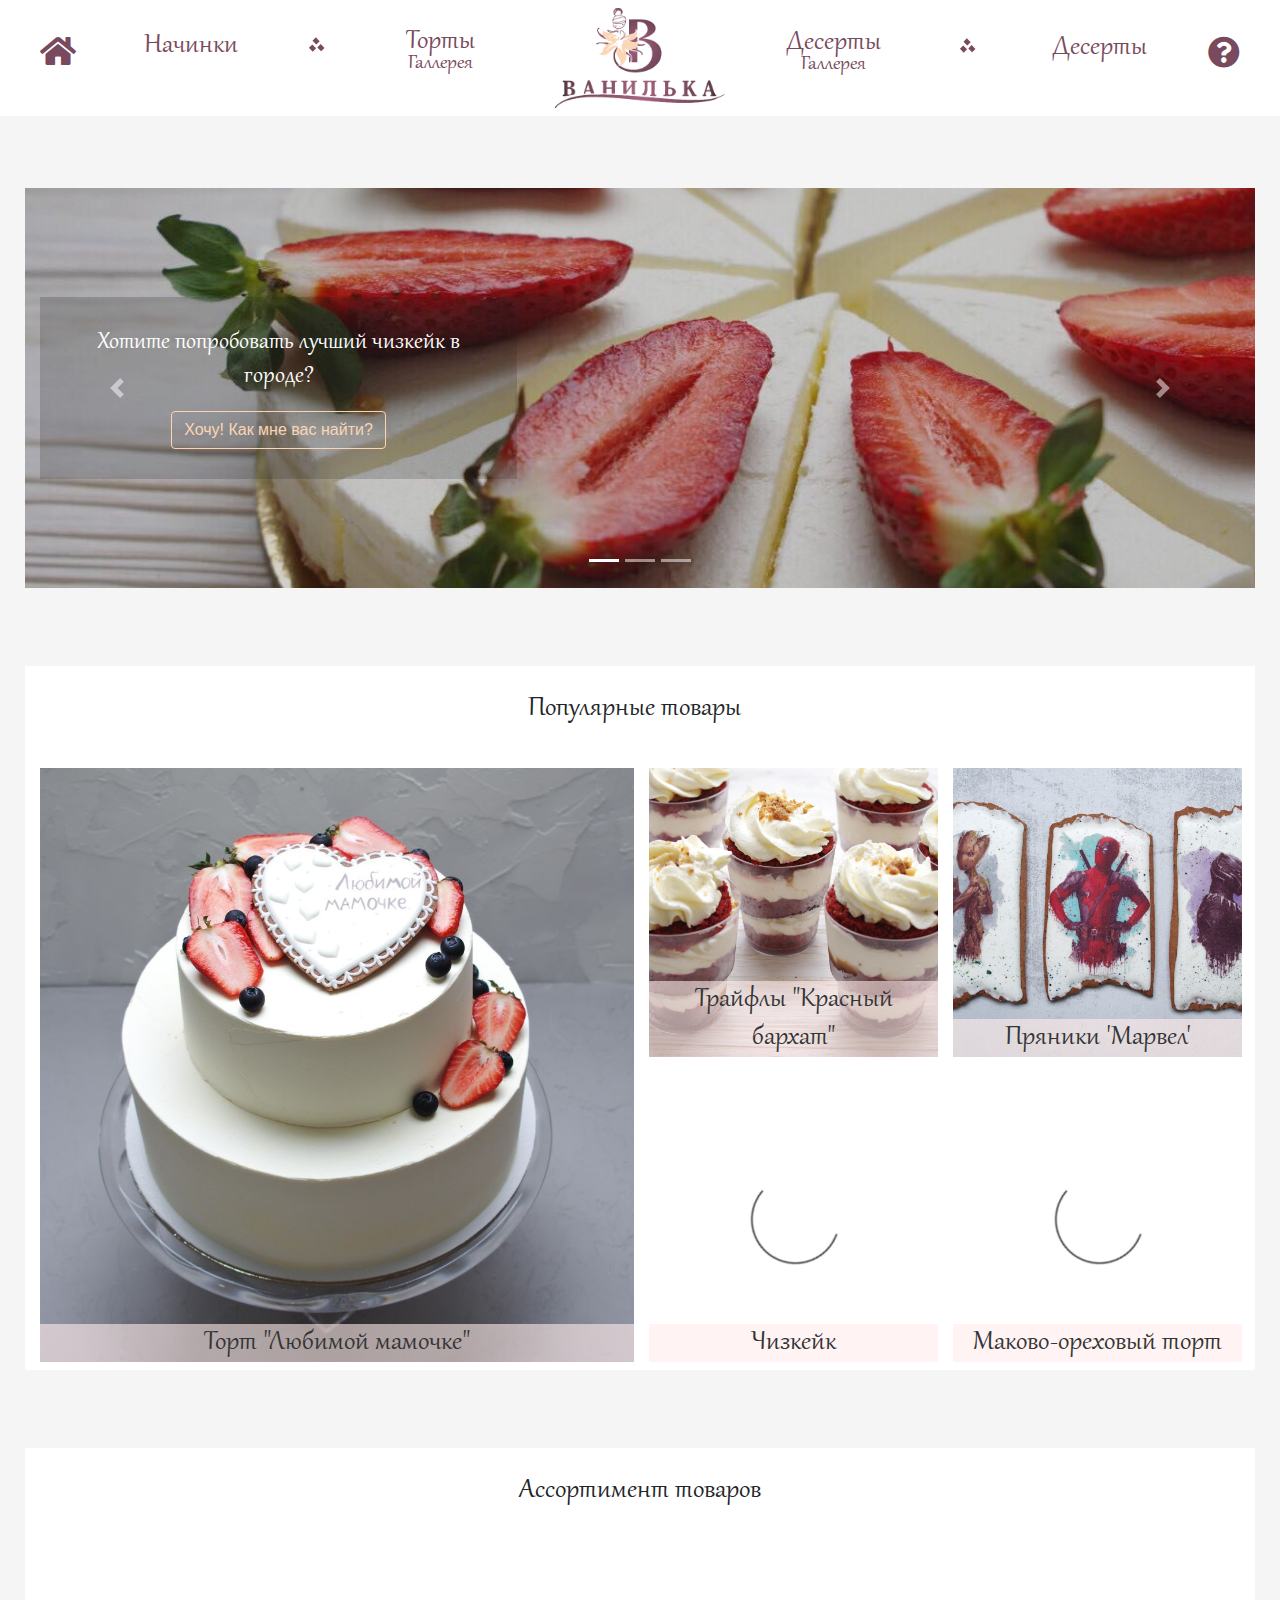
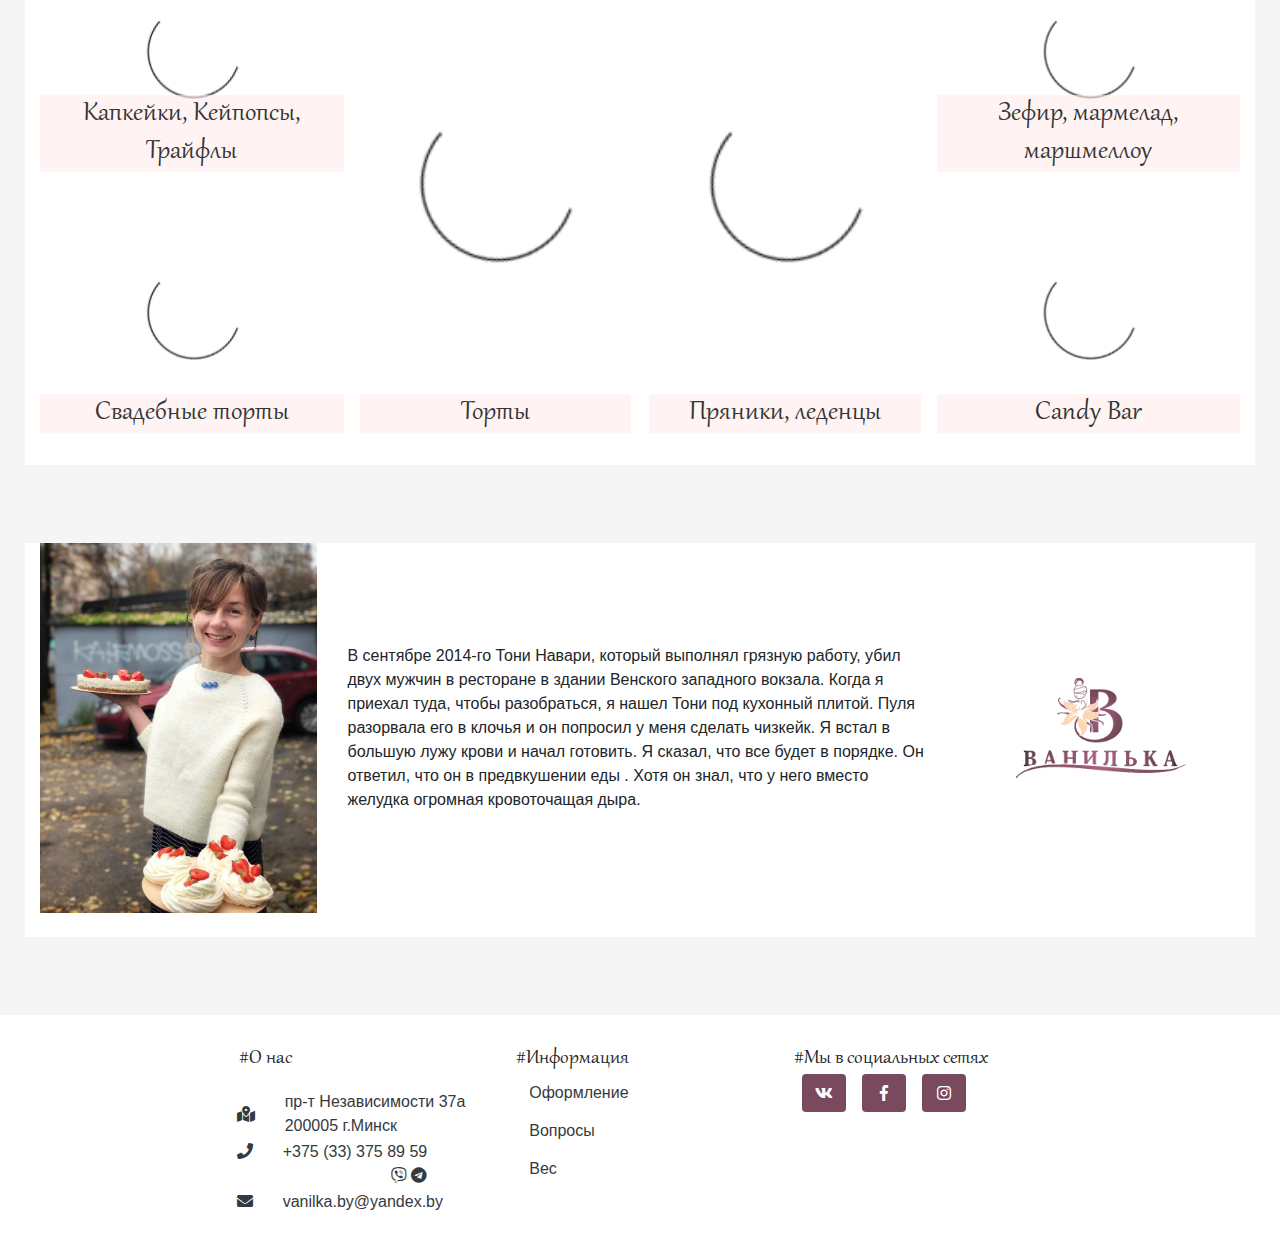
==== index.html @ 47d2181e "initial" ====
<!DOCTYPE html>
<html lang="en">
  <head>
    <meta charset="UTF-8">
    <meta http-equiv="X-UA-Compatible" content="IE=edge,chrome=1" />
    <meta name="viewport" content="width=device-width, initial-scale=1.0">
    <meta property="og:title" content="Кондитерская Ванилька"/>
    <meta property="og:image" content="" />
    <meta property="og:type" content="website" />
    <meta property="og:url" content="https://www.vanilka.by" />
    <meta name="keywords" content="Кондитерская Ванилька | Главная страница | Сладости, торты на заказ, корпоративные подарки">
    <meta name="description" content="Кондитерская Ванилька | Главная страница | Сладости, торты на заказ, корпоративные подарки">
  
    <title></title>
    <!--[if IE]><script src="//html5shiv.googlecode.com/svn/trunk/html5.js"></script><![endif]-->
    <!--[if lt IE 9]><script src="//css3-mediaqueries-js.googlecode.com/svn/trunk/css3-mediaqueries.js"></script><![endif]-->
  
    <link rel="shortcut icon" href="/img/favicon.png" type="image/png">
    <link type="text/css" rel="stylesheet" href="./css/libs.min.css" >
    <link type="text/css" rel="stylesheet" href="./css/main.min.css" >
  </head>
<body>
    <nav class="navbar navbar-expand-lg navbar-light header__container-fluid d-flex justify-content-sm-center mb-4">
      <div class="container vnl__container">
    
        <div class="d-none d-lg-block w-100">
          <ul class="navbar-nav w-100">
    
            <li class="nav-item col-auto p-0">
              <a href="./index.html" class="btn btn-primary p-0 w-100" data-toggle="tooltip" data-placement="bottom" title="Главная страница">
                <i class="fas fa-home fa-2x"></i>
              </a>
            </li>
    
            <li class="nav-item col p-0">
              <a href="./showcase__stuffing.html" class="btn btn-primary p-0 w-100">
                <h2 class="d-none d-sm-inline-block header__item">Начинки<br>&nbsp;</h2>
    
              </a>
            </li>
    
            <li class="nav-item col-auto p-0">
              <span class=" icon icon__delimiter"></span>
            </li>
    
            <li class="nav-item col p-0">
              <a href="./gallery__cakes.html" class="btn btn-primary p-0 w-100">
                <span class="d-none d-lg-inline-block header__item"><h2 style="line-height: 15px">Торты</h2><h4>Галлерея</h4></span>
                <h3 class="d-lg-none">Галлерея тортов</h3>
              </a>
            </li>
    
          </ul>
        </div>
    
        <a class="navbar-brand col-auto mx-auto p-0" href="index.html">
          <i class="icon icon__xl icon__logo_full"></i>
        </a>
        <button class="navbar-toggler position-absolute" style="top:40px" type="button" data-toggle="collapse" data-target="#navbarSupportedContent" aria-controls="navbarSupportedContent" aria-expanded="false" aria-label="Toggle navigation">
          <span class="navbar-toggler-icon"></span>
        </button>
    
        <div class="collapse navbar-collapse w-100" id="navbarSupportedContent">
          <ul class="navbar-nav w-100">
            <li class="d-block d-lg-none nav-item">
              <a class="btn btn-primary p-0 w-100 text-left" href="./index.html">
                <h3>Главная страница</h3>
              </a>
            </li>
            <li class="d-block d-lg-none nav-item">
              <a class="btn btn-primary p-0 w-100 text-left" href="./showcase__stuffing.html">
                <h3>Начинки</h3>
              </a>
            </li>
            <li class="d-block d-lg-none nav-item">
              <a class="btn btn-primary p-0 w-100 text-left" href="./gallery__cakes.html">
                <h3>Галлерея тортов</h3>
              </a>
            </li>
    
            <li class="nav-item col-lg p-0">
              <a href="./gallery__dessert.html" class="btn btn-primary p-0 w-100 text-left text-lg-center">
                <span class="d-none d-lg-inline-block header__item"><h2 style="line-height: 15px">Десерты</h2><h4>Галлерея</h4></span>
                <h3 class="d-lg-none">Галлерея десертов</h3>
              </a>
            </li>
            <li class="nav-item col-auto d-none d-lg-block">
              <span class=" icon icon__delimiter"></span>
            </li>
            <li class="nav-item col-lg p-0">
              <a href="./showcase__dessert.html" class="btn btn-primary p-0 w-100 text-left text-lg-center">
                <h2 class="d-none d-lg-inline-block header__item">Десерты<br></h2>
                <h3 class="d-lg-none">Десерты</h3>
              </a>
            </li>
            <li class="nav-item col-lg-auto p-0">
              <a href="#faq-modal-open" class="btn btn-primary p-0 w-100 text-left text-lg-center" data-toggle="tooltip" data-placement="bottom" title="Вопросы/Ответы">
                <i class="d-none d-lg-inline-block fas fa-question-circle fa-2x"></i> <h3 class="d-lg-none">Вопросы и ответы</h3>
              </a>
            </li>
          </ul>
        </div>
    
      </div>
    </nav>

    <div class="vnl__container vnl__slider container mt-5">
        <div id="vnl__slider-body" class="carousel slide vnl__banner-container" data-ride="carousel">
            <ol class="carousel-indicators">
                <li data-target="#vnl__slider-body" data-slide-to="0" class="active"></li>
                <li data-target="#vnl__slider-body" data-slide-to="1"></li>
                <li data-target="#vnl__slider-body" data-slide-to="2"></li>
            </ol>
            <div class="carousel-inner">
                <div class="carousel-item active">
                    <img class="vnl__banner" src="img/processed/slide1.jpg" onerror="this.classList.add('invalid-image-src')" alt="First slide">
                    <div class="vnl__banner-caption carousel-caption d-none d-md-block d-flex align-items-center justify-content-center">
                      <div class="vnl__banner-content">
                        <h3>Хотите попробовать лучший чизкейк в городе?</h3>
                        <a href="https://goo.gl/maps/HQuajyDebbo" class="btn btn-outline-primary mt-3">Хочу! Как мне вас найти?</a>
                      </div>
                    </div>
                </div>
                <div class="carousel-item">
                  <img class="vnl__banner" src="img/processed/slide2.jpg" onerror="this.classList.add('invalid-image-src')" alt="Second slide">
                  <div class="vnl__banner-caption carousel-caption d-none d-md-block d-flex align-items-center justify-content-center">
                    <div class="vnl__banner-content">
                      <h3>Любой каприз за ваши деньги</h3>
                      <a href="gallery__cakes.html" class="btn btn-outline-primary mt-3">Что у вас есть?</a>
                    </div>
                  </div>
                </div>
                <div class="carousel-item">
                  <img class="vnl__banner" src="img/processed/slide3.jpg" onerror="this.classList.add('invalid-image-src')" alt="Third slide">
                  <div class="vnl__banner-caption carousel-caption d-none d-md-block d-flex align-items-center justify-content-center">
                    <div class="vnl__banner-content">
                      <h3>Пряники по индивидуальному заказу</h3>
                      <a href="gallery__dessert.html?sortByTag=Пряники" class="btn btn-outline-primary mt-3">Пряники</a>
                    </div>
                  </div>
                </div>
            </div>
            <a class="carousel-control-prev" href="#vnl__slider-body" role="button" data-slide="prev">
                <span class="carousel-control-prev-icon" aria-hidden="true"></span>
                <span class="sr-only">Туда</span>
            </a>
            <a class="carousel-control-next" href="#vnl__slider-body" role="button" data-slide="next">
                <span class="carousel-control-next-icon" aria-hidden="true"></span>
                <span class="sr-only">Сюда</span>
            </a>
        </div>
    </div>

    <div class="vnl__article container mt-5 pl-2" style="padding-right: 20px!important">
        <h2 class="w-100 text-center my-3 pt-2">Популярные товары</h2>
        <div class="vnl__popular-goods row p-2">
            <div class="popular-goods__most-viewed col-md-6 pt-3 pr-0" style="padding-left: 14px!important;">

              <a class="stock__product tetragon-12" href="gallery__cakes.html?goto=Women13">
                <div class="tetragon__wrapper">
                  <div class="tetragon__content">
                    <img class="product__thumb d-block w-100 mh-100"
                         src="img/pre-loader.gif"
                         data-src="img/Popular/type1.jpg"
                         alt="Торт для любимой мамочки"
                         data-src-small="small-image.jpg"
                         onerror="this.classList.add('invalid-image-src')">
                    <div class="product__description">
                      <h2>Торт "Любимой мамочке"</h2>
                    </div>
                  </div>
                </div>
              </a>

            </div>
            <div class="popular-goods__less-viewed col-md-6 d-flex flex-column">
                <div class="row h-100">
                    <div class="col-sm-6 pt-3 pr-0">

                      <a class="stock__product tetragon-12" href="gallery__dessert.html?goto=Trifley2">
                        <div class="tetragon__wrapper">
                          <div class="tetragon__content">
                            <img class="product__thumb d-block w-100 h-100"
                                 src="img/pre-loader.gif"
                                 data-src="img/Popular/type4.jpg"
                                 alt="Трайфлы 'Красный бархат'"
                                 onerror="this.classList.add('invalid-image-src')">
                            <div class="product__description">
                              <h2>Трайфлы "Красный бархат"</h2>
                            </div>
                          </div>
                        </div>
                      </a>

                    </div>
                    <div class="col-sm-6 pt-3 pr-0">

                      <a class="stock__product tetragon-12" href="gallery__dessert.html?goto=heroBread11">
                        <div class="tetragon__wrapper">
                          <div class="tetragon__content">
                            <img class="product__thumb d-block w-100 h-100"
                                 src="img/pre-loader.gif"
                                 data-src="img/Popular/type3.jpg"
                                 alt="Пряник 'Марвел'"
                                 onerror="this.classList.add('invalid-image-src')">
                            <div class="product__description">
                              <h2>Пряники 'Марвел'</h2>
                            </div>
                          </div>
                        </div>
                      </a>

                    </div>
                </div>
                <div class="row h-100">
                    <div class="col-sm-6 pt-3 pr-0">

                        <a class="stock__product tetragon-12" href="gallery__cakes.html?goto=Cheesecakes12">
                            <div class="tetragon__wrapper">
                                <div class="tetragon__content">
                                    <img class="product__thumb d-block w-100 h-100"
                                         src="img/pre-loader.gif"
                                         data-src="img/Popular/type5.jpg"
                                         alt="Чизкейк"
                                         onerror="this.classList.add('invalid-image-src')">
                                    <div class="product__description">
                                        <h2>Чизкейк</h2>
                                    </div>
                                </div>
                            </div>
                        </a>

                    </div>
                    <div class="col-sm-6 pt-3 pr-0">

                      <a class="stock__product tetragon-12" href="showcase__stuffing.html?goto=type47">
                        <div class="tetragon__wrapper">
                          <div class="tetragon__content">
                            <img class="product__thumb d-block w-100 h-100"
                                 src="img/pre-loader.gif"
                                 data-src="img/Popular/type2.jpg"
                                 alt="Маково-ореховый торт"
                                 onerror="this.classList.add('invalid-image-src')">
                            <div class="product__description">
                              <h2>Маково-ореховый торт</h2>
                            </div>
                          </div>
                        </div>
                      </a>

                    </div>
                </div>
            </div>
        </div>
    </div>

    <div class="vnl__article container mt-5 pb-3">
        <h2 class="w-100 text-center my-3 pt-2">Ассортимент товаров</h2>
        <div class="row m-0">

            <div class="col-md pr-md-2">
                <div class="row">
                    <div class="col-sm-6">
                        <div class="row mb-3">

                          <a class="stock__product tetragon-12" href="gallery__dessert.html?sortByTag=Трайфлы" style='max-height: 245px' >
                            <div class="tetragon__wrapper">
                              <div class="tetragon__content" style='max-height: 245px'>
                                <img class="product__thumb d-block w-100 mh-100"
                                     src="img/pre-loader.gif"
                                     data-src="img/Assortiment/type1.jpg"
                                     alt="Категория 'Капкейки, Кейпопсы, Трайфлы'"
                                     onerror="this.classList.add('invalid-image-src')">
                                <div class="product__description">
                                  <h2>Капкейки, Кейпопсы, Трайфлы</h2>
                                </div>
                              </div>
                            </div>
                          </a>

                        </div>
                        <div class="row mb-3">

                          <a class="stock__product tetragon-12" href="gallery__cakes.html?sortByTag=Свадебные" style='max-height: 245px'>
                            <div class="tetragon__wrapper">
                              <div class="tetragon__content" style='max-height: 245px'>
                                <img class="product__thumb d-block w-100 mh-100"
                                     src="img/pre-loader.gif"
                                     data-src="img\Cakes\Wedding_buns\Wedding_buns1.jpg"
                                     alt="Категория 'Свадебная выпечка'"
                                     onerror="this.classList.add('invalid-image-src')">
                                <div class="product__description">
                                  <h2>Свадебные торты</h2>
                                </div>
                              </div>
                            </div>
                          </a>

                        </div>
                    </div>
                    <div class="col-sm-6 mb-3 px-0 px-sm-3" >

                      <a class="stock__product " href="gallery__cakes.html?sortByTag=Классические" style="max-height:510px" >
                        <img class="product__thumb d-block w-100"
                             src="img/pre-loader.gif"
                             data-src="img\Cakes\Classic_decor\Classic_decor1.jpg"
                             alt="Категория 'Торты'"
                             onerror="this.classList.add('invalid-image-src')">
                        <div class="product__description">
                          <h2>Торты</h2>
                        </div>
                      </a>

                    </div>
                </div>
            </div>

            <div class="col-md pl-md-2 ">
                <div class="row h-100">
                    <div class="col-sm-6 mb-3 px-0 px-sm-3">

                      <a class="stock__product" href="gallery__dessert.html?sortByTag=Пряники" style="max-height:510px">
                        <img class="product__thumb d-block w-100 mh-100"
                             src="img/pre-loader.gif"
                             data-src="img/Gingerbread/For_children/For_children16.jpg"
                             alt="Категория 'Пряники и Леденцы'"
                             onerror="this.classList.add('invalid-image-src')">
                        <div class="product__description">
                          <h2>Пряники, леденцы</h2>
                        </div>
                      </a>

                    </div>
                    <div class="col-sm-6 d-flex flex-column">
                        <div class="row h-100 mb-3">

                          <a class="stock__product tetragon-12" href="gallery__dessert.html?sortByTag=zephyr" style='max-height: 245px'>
                            <div class="tetragon__wrapper">
                              <div class="tetragon__content" style='max-height: 245px'>
                                <img class="product__thumb d-block w-100"
                                     src="img/pre-loader.gif"
                                     data-src="img/Assortiment/type3.jpg"
                                     alt="Категория 'Зефир, мармелад, маршмеллоу'"
                                     onerror="this.classList.add('invalid-image-src')">
                                <div class="product__description">
                                  <h2>Зефир, мармелад, маршмеллоу</h2>
                                </div>
                              </div>
                            </div>
                          </a>

                        </div>
                        <div class="row mb-3 h-100">

                          <a class="stock__product tetragon-12" href="showcase__candybar.html" style='max-height: 245px'>
                            <div class="tetragon__wrapper">
                              <div class="tetragon__content" style='max-height: 245px'>
                                <img class="product__thumb d-block w-100"
                                     src="img/pre-loader.gif"
                                     data-src="img/Assortiment/type2.jpg"
                                     alt="Категория 'Candy Bar'"
                                     onerror="this.classList.add('invalid-image-src')">
                                <div class="product__description">
                                  <h2>Candy Bar</h2>
                                </div>
                              </div>
                            </div>
                          </a>

                        </div>
                    </div>
                </div>
            </div>

        </div>
    </div>

    <div class="vnl__article !transparent container mt-5 mb-5 pb-4">
        <div class="row">
            <div class="col-md-9">
              <!--<h2 class="w-100 text-center my-3 pt-2">Обо мне</h2> -->
              <div class="row">
                <div class="col-4">
                  <img width='100%' src="./img/processed/aboutme.jpg" alt="Это я, прошу любить и жаловать">
                </div>
                <div class="col d-flex align-items-center">
                  В сентябре 2014-го Тони Навари, который выполнял грязную работу, убил двух мужчин в ресторане в здании Венского западного вокзала. Когда я приехал туда, чтобы разобраться, я нашел Тони под кухонный плитой. Пуля разорвала его в клочья и он попросил у меня сделать чизкейк. Я встал в большую лужу крови и начал готовить. Я сказал, что все будет в порядке. Он ответил, что он в предвкушении еды . Хотя он знал, что у него вместо желудка огромная кровоточащая дыра.
                </div>
              </div>
            </div>
            <div class="col-3 d-none d-md-block">
                <div class="w-100 h-100 d-flex align-items-center justify-content-center">
                    <i class="icon icon__xl icon__logo_full"></i>
                </div>
            </div>
        </div>
    </div>

    <div id="faq-modal-open" data-izimodal-title="Вопросы|Ответы" data-izimodal-subtitle="Ответы на часто задаваемые вопросы">
      <div class="skit-modal__body p-3 pb-5">
        <div class="accordion" id="faq__accordion">
          <!--1-->
          <div class="product-review">
            <div class="card-header" id="faq__heading-1">
              <h5 class="mb-0">
                <button class="btn btn-link" type="button" data-toggle="collapse" data-target="#faq__collapse-1" aria-expanded="true" aria-controls="faq__collapse-1">
                  Как хранить торт/десерты?
                </button>
              </h5>
            </div>
            <div id="faq__collapse-1" class="collapse show" aria-labelledby="faq__heading-1" data-parent="#faq__accordion">
              <div class="card-body">
                В холодильнике, перед употреблением дайте ему постоять немного при комнатной температуре
              </div>
            </div>
          </div>
          <!--2-->
          <div class="product-review">
            <div class="card-header" id="faq__heading-2">
              <h5 class="mb-0">
                <button class="btn btn-link collapsed" type="button" data-toggle="collapse" data-target="#faq__collapse-2" aria-expanded="false" aria-controls="faq__collapse-2">
                  Можно ли изменить, отменить заказ?
                </button>
              </h5>
            </div>
            <div id="faq__collapse-2" class="collapse" aria-labelledby="faq__heading-2" data-parent="#faq__accordion">
              <div class="card-body">
                Да, но не позже чем за 5 дней до даты выполнения. Свяжитесь со мной удобным Вам способом.
              </div>
            </div>
          </div>
          <!--3-->
          <div class="product-review">
            <div class="card-header" id="faq__heading-3">
              <h5 class="mb-0">
                <button class="btn btn-link collapsed" type="button" data-toggle="collapse" data-target="#faq__collapse-3" aria-expanded="false" aria-controls="faq__collapse-3">
                  За какое время нужно сделать заказ?
                </button>
              </h5>
            </div>
            <div id="faq__collapse-3" class="collapse" aria-labelledby="faq__heading-3" data-parent="#faq__accordion">
              <div class="card-body">
                Как можно раньше. Если ещё не определились с заказом, свяжитесь со мной и забронируйте дату.
              </div>
            </div>
          </div>
          <!--4-->
          <div class="product-review">
            <div class="card-header" id="faq__heading-4">
              <h5 class="mb-0">
                <button class="btn btn-link collapsed" type="button" data-toggle="collapse" data-target="#faq__collapse-4" aria-expanded="false" aria-controls="faq__collapse-4">
                  Можно ли сделать торт/десерты с мастикой?
                </button>
              </h5>
            </div>
            <div id="faq__collapse-4" class="collapse" aria-labelledby="faq__heading-4" data-parent="#faq__accordion">
              <div class="card-body">
                Нет. Это не современно, сильно снижает полезный вес торта ( мастику обычно выкидывают, а это ¼ веса торта). Вместо этого могу покрыть торт кремом и поставить съедобные пряники. <a href="gallery__cakes.html">См фото работ</a>
              </div>
            </div>
          </div>
          <!--5-->
          <div class="product-review">
            <div class="card-header" id="faq__heading-5">
              <h5 class="mb-0">
                <button class="btn btn-link collapsed" type="button" data-toggle="collapse" data-target="#faq__collapse-5" aria-expanded="false" aria-controls="faq__collapse-5">
                  Можно ли повторить чужой торт/пряники/десерты?
                </button>
              </h5>
            </div>
            <div id="faq__collapse-5" class="collapse" aria-labelledby="faq__heading-5" data-parent="#faq__accordion">
              <div class="card-body">
                Да, если это <a href="gallery__cakes.html">в моём стиле</a>
              </div>
            </div>
          </div>
          <!--6-->
          <div class="product-review">
            <div class="card-header" id="faq__heading-6">
              <h5 class="mb-0">
                <button class="btn btn-link collapsed" type="button" data-toggle="collapse" data-target="#faq__collapse-6" aria-expanded="false" aria-controls="faq__collapse-6">
                  Как перевозить торт/десерты?
                </button>
              </h5>
            </div>
            <div id="faq__collapse-6" class="collapse" aria-labelledby="faq__heading-6" data-parent="#faq__accordion">
              <div class="card-body">
                Перевозить лучше всего на ровном полу автомобиля. В жару обязательно включайте кондиционер. Чем выше и больше торт, тем аккуратнее нужно ехать, чтобы ярусы не поехали.
              </div>
            </div>
          </div>
          <!--7-->
          <div class="product-review">
            <div class="card-header" id="faq__heading-7">
              <h5 class="mb-0">
                <button class="btn btn-link collapsed" type="button" data-toggle="collapse" data-target="#faq__collapse-7" aria-expanded="false" aria-controls="faq__collapse-7">
                  Можно и заказать диетический/веганский торт/десерты?
                </button>
              </h5>
            </div>
            <div id="faq__collapse-7" class="collapse" aria-labelledby="faq__heading-7" data-parent="#faq__accordion">
              <div class="card-body">
                Нет, мои торты/десерты содержат муку, сахар, молочные продукты и яйца, которые я не могу заменить. Есть возможность использовать перепелиные яйца. При заказе указывайте необходимость.
              </div>
            </div>
          </div>
          <!--8-->
          <div class="product-review">
            <div class="card-header" id="faq__heading-8">
              <h5 class="mb-0">
                <button class="btn btn-link collapsed" type="button" data-toggle="collapse" data-target="#faq__collapse-8" aria-expanded="false" aria-controls="faq__collapse-8">
                  Входит ли транспортировочная упаковка в стоимость?
                </button>
              </h5>
            </div>
            <div id="faq__collapse-8" class="collapse" aria-labelledby="faq__heading-8" data-parent="#faq__accordion">
              <div class="card-body">
                Нет
              </div>
            </div>
          </div>
        </div>
      </div>
    </div>
    <div id="delivery-modal-open" data-izimodal-title="Вес готовых изделий" data-izimodal-subtitle="Правильно расчитать объем заказа">
      <div class="skit-modal__body p-3 pb-5">
        <p>
          Средняя порция 150-200 гр. Увеличивайте её при отсутствии другой еды, если хотите оставить на утро, либо угостить не пришедших гостей.
          Погрешность: торт может иметь погрешность в весе до 10 %
        </p>
      </div>
    </div>
    <div id="decorate-modal-open" data-izimodal-title="Оформление" data-izimodal-subtitle="Информация об оформлении кондитерских изделий">
      <div class="skit-modal__body p-3 pb-5">
        <p>
          <span>В стоимость входит:</span>
          Оформление в любом цвете, градиент, мазки, несколько цветов, стекающая глазурь любого цвета, сезонные ягоды,
          безе на палочках, маленькие безе, бусины, блёстки, посыпки, 2 небольших леденца,
          1 пряник (поздравительная надпись, либо цифра), стёклышко, декор лепестками шоколада ( + 500 гр к весу),
          декор лепестками груши ( +500 гр к весу), горка сладостей ( +300-500 гр к весу)
        </p>
        <p>
          <span>Дополнительно оплачивается:</span>
          <ul>
            <li>Пряники</li>
            <li>Мини-бутылка алкоголя</li>
            <li>Несезонные ягоды</li>
            <li>Топпер (пластик, дерево, стекло)</li>
            <li>Картинка на сахарной печати</li>
            <li>Макаруны</li>
            <li>Декор живыми цветами</li>
            <li>Леденцы</li>
            <li>Ваш индивидуальный декор</li>
            <li>Безе на палочках</li>
            <li>Маленькие безе</li>
            <li>Бусины, блёстки посыпки</li>
            <li>Не определился</li>
            <li>Какое оформление входит в стоимость</li>
          </ul>
        </p>
      </div>
    </div>
    
    <div class="vnl__footer container-fluid d-sm-flex justify-content-center">
        <div class="footer__column">
            <div class="row">
                <div class="col">
                    <h4>#О нас</h4>
                    <div class="footer__org-info">
                        <div class="row">
                            <div class="col p-0">
                                <a class="btn btn-link text-dark py-0" href="https://goo.gl/maps/HQuajyDebbo">
                                    <div class="row flex-nowrap">
                                        <div class="col-auto d-flex align-items-center">
                                            <i class="fas fa-map-marked-alt"></i>
                                        </div>
                                        <div class="col text-left">
                                            пр-т Независимости 37а<br> 200005 г.Минск
                                        </div>
                                    </div>
                                </a>
                            </div>
                        </div>
                        <div class="row">
                            <div class="col p-0">
                                <a class="btn btn-link text-dark py-0" href="tel:+375333758959">
                                    <div class="row flex-nowrap">
                                        <div class="col-auto">
                                            <i class="fas fa-phone"></i>
                                        </div>
                                        <div class="col">
                                            <span>+375 (33) 375 89 59</span>
                                            <div class="row">
                                                <div class="col text-right"><i class="fab fa-viber"></i>
                                                    <i class="fab fa-telegram"></i></div>
                                            </div>
                                        </div>
                                    </div>
                                </a>
                                <a class="btn btn-link text-dark py-0" href="mailto:vanilka.by@yandex.by">
                                    <div class="row flex-nowrap">
                                        <div class="col-auto">
                                            <i class="fas fa-envelope"></i>
                                        </div>
                                        <div class="col">
                                            <span>vanilka.by@yandex.by</span><br/>
                                        </div>
                                    </div>
                                </a>
    
                            </div>
                        </div>
    
                    </div>
                </div>
                <div class="col">
                    <h4>#Информация</h4>
                    <a href="#" class="btn btn-link d-block text-dark text-left" data-izimodal-open="#decorate-modal-open" data-izimodal-zindex="20000" data-izimodal-preventclose="">Оформление</a>
                    <a href="#" class="btn btn-link d-block text-dark text-left" data-izimodal-open="#faq-modal-open" data-izimodal-zindex="20000" data-izimodal-preventclose="">Вопросы</a>
                    <a href="#" class="btn btn-link d-block text-dark text-left" data-izimodal-open="#delivery-modal-open" data-izimodal-zindex="20000" data-izimodal-preventclose="">Вес</a>
                </div>
                <div class="col">
                    <h4>#Мы в социальных сетях</h4>
                    <div class="footer__contact-us">
                        <a href="https://vk.com/id5417160" class="btn btn-info">
                            <i class="fab fa-vk"></i>
                        </a>
                        <!--<button class="btn btn-info">
                            <i class="fab fa-twitter"></i>
                        </button>-->
                        <a href="https://www.facebook.com/vanilka.by/" class="btn btn-info">
                            <i class="fab fa-facebook-f"></i>
                        </a>
                        <!--<button class="btn btn-info">
                            <i class="fab fa-viber"></i>
                        </button>-->
                        <a href="https://www.instagram.com/vanilka.by/?hl=ru" class="btn btn-info">
                            <i class="fab fa-instagram"></i>
                        </a>
                    </div>
                </div>
            </div>
    
    
        </div>
    </div>
    
    <script type="text/javascript" src="./js/libs.min.js" ></script>
    <script type="text/javascript" src="./js/bundle.js"></script>
    <script>
      $(function(){
        $("#decorate-modal-open,#delivery-modal-open,#faq-modal-open").iziModal({
          headerColor: common.primaryColor
        });
        $('[data-toggle="tooltip"]').tooltip();
      });
    </script>
    <script>
        $(function(){
            $('img.product__thumb').lazyLoadXT();
        });
    </script>
</body>
</html>
---- css/libs.min.css ----
@import url(../libs/ion.rangeSlider/ion.rangeSlider.css);@import url(../libs/ion.rangeSlider/ion.rangeSlider.skinFlat.css);@import url(../libs/fontawesome/css/all.css);@import url(../libs/bootstrap/css/bootstrap.min.css);@import url(../libs/animate/animate.css);@import url(../libs/image-picker/image-picker.css);@import url(../libs/ekko-lightbox/ekko-lightbox.css);@import url(../libs/fastselect/fastselect.css);@import url(../libs/tetragon/tetragon.css);@import url(../libs/iziModal/iziModal.css);
/*# sourceMappingURL=[data-uri] */
---- css/main.min.css ----
@charset "UTF-8";@font-face{font-family:Gabriola;src:url(../fonts/11053.ttf);font-weight:400;font-style:normal}body,html{font-size:16px;font-family:Calibri,sans-serif;font-weight:300;background:#f5f5f5;min-height:100%;display:flex;flex-direction:column;font-display:fallback}.custom-checkbox .custom-control-input:checked~.custom-control-label:before,.custom-radio .custom-control-input:checked~.custom-control-label:before{background-color:#7094a5}.breadcrumb-item.active,.breadcrumb-item>a,.fstResultItem,.h1,.h2,.h3,.h4,.h5,.h6,.nav-tags__item,h1,h2,h3,h4,h5,h6{margin:0;font-family:Gabriola,sans-serif;font-display:fallback}.breadcrumb-item.active,.breadcrumb-item>a{color:#794a5e}.breadcrumb-item.active{padding:2px}.vnl__article,.vnl__container{max-width:1230px}.vnl__content-wrapper{flex:1 0 auto}.vnl__article:not(.transparent){background:#fff;margin-bottom:30px}.vnl__article.transparent{margin-bottom:30px}.tooltip-inner{background:#794a5e}.sort__hide{transition:.3s linear;opacity:0;display:none!important}.sort__show{animation:a .3s linear}@keyframes a{0%{opacity:0}to{opacity:1}}.vnl__banner-container{height:400px}.vnl__banner{overflow:hidden;max-height:400px;object-fit:cover;display:block;width:100%}.vnl__banner-caption{padding:15px 60% 15px 15px;position:absolute;left:0;right:0;top:0;bottom:0;display:flex!important;align-items:center;justify-content:center;background:rgba(34,34,34,.2)}.vnl__banner-content{padding:30px;background:rgba(34,34,34,.2)}.vnl__banner-content>.btn{border-color:#fad5b5;color:#fad5b5}.vnl__banner-content>.btn:hover{border-color:#f7ba85;color:#f7ba85}.vnl__slider{padding:0;margin-bottom:30px}.vnl__slider .carousel-item img{width:1232px;max-width:1232px;min-height:400px;background:#fad5b5}@media (max-width:576px){.vnl__banner-caption{padding:15px 40% 15px 20%}}.invalid-image-src{font-weight:300;line-height:2;text-align:center;width:100%;height:auto;display:block;position:relative;font-size:0}.invalid-image-src:before{display:block;color:#794a5e;bottom:0;position:relative}.invalid-image-src:after,.invalid-image-src:before{content:"" " " attr(alt);font-size:100px;font-style:normal;font-family:Font Awesome\ 5 Free;background:#794a5e;top:0;left:0;height:100%;width:100%}.invalid-image-src:after{color:#593745;display:flex;align-items:center;justify-content:space-evenly;position:absolute;z-index:3;text-align:center}@media (max-width:578px){.invalid-image-src:after{font-size:25px}}a{color:#949fa5}a:visited{color:#794a5e}.btn-link:active,.btn-link:hover{color:#580000!important}.btn-primary{background:transparent;border:none;border-radius:0;color:#794a5e;text-align:center}.btn-primary:active{background-color:transparent!important;border-color:transparent!important}.btn-primary:focus,.btn-primary:hover{box-shadow:none;text-decoration:none}.btn-primary:after{content:"";position:absolute;width:100%;left:0;bottom:-10px;opacity:0;height:3px;transition:all .3s linear;background:#794a5e}.btn-primary:hover{background:transparent;text-decoration:none;border-radius:0!important;color:#794a5e}.btn-primary:hover:after{width:100%;opacity:1;bottom:0;background:3px solid #794a5e}.btn-success{background:#794a5e;color:#fff}.btn-info{padding:11px 12px;display:flex;align-items:center;justify-content:center;color:#fff!important;background:#794a5e;border:none;box-shadow:none;min-width:44px;margin:0 8px}.btn-info:hover{box-shadow:none;background:#593745;opacity:1!important}.btn-info.btn-circle{border-radius:50%}.nav-tags__item{position:relative;color:#794a5e;border-radius:0!important;font-size:1.4rem;width:100%;font-weight:bolder;padding:.4rem 2rem;border-bottom:1px solid #f5f5f5}.nav-tags__item_primary{height:100%;display:flex;align-items:center;justify-content:center;font-size:2rem}.nav-tags__item:focus,.nav-tags__item:hover{text-decoration:none}.nav-tags__item:before{content:"#";margin-right:5px}.nav-tags__item:after{content:"";position:absolute;width:100%;left:0;bottom:-10px;opacity:0;height:3px;transition:all .3s linear;background:#794a5e}.nav-tags__item:hover{text-decoration:none;border-radius:0!important}.nav-tags__item:hover:after{width:100%;opacity:1;bottom:0;background:3px solid #794a5e}.nav-tags__item.active{text-decoration:none;border-radius:0!important}.nav-tags__item.active:after{content:"";position:absolute;opacity:1;width:100%;height:3px;bottom:0;background:3px solid #794a5e}.nav-tags__item.active:before{margin-right:5px;content:""!important;font-family:Font Awesome\ 5 Free;font-style:normal;font-weight:900;font-size:.7rem}.navbar__secondary .nav-tags__item{padding:.4rem 1rem;font-size:1.2rem}.btn-outline-info{color:#949fa5;background-color:transparent;background-image:none;border-color:#949fa5}.btn-outline-info:hover{color:#f5f5f5;background-color:#949fa5;background-image:none;border-color:#78868e}.btn-outline-primary{color:#794a5e;background-color:transparent;background-image:none;border-color:#794a5e}.btn-outline-primary:hover{color:#f5f5f5;background-color:#794a5e;background-image:none;border-color:#593745}.header__item{line-height:22px}.header__container-fluid{background:#fff}.header__body{max-width:1232px;width:100%;margin:0 auto;display:flex;flex-direction:row;justify-content:space-evenly;padding:30px 30px 10px;flex-wrap:wrap-reverse}.header__column_left,.header__column_right{display:flex;flex-direction:row;justify-content:flex-end}.header__column-stack{justify-content:space-between}.header__column-stack .column__top{padding-top:15px;display:flex;flex-direction:row;justify-content:space-evenly}.header__logo{margin-top:-20px;display:flex;align-items:center;justify-content:center;min-width:80px}.logo{background:url(../img/logo.png)!important;background-size:cover!important;width:100px;height:100px}.b-lazy{transition:opacity .5s ease-in-out;max-width:100%}.b-lazy.b-loaded{opacity:1}.lazy-hidden{opacity:.6}.lazy-loaded{transition:opacity .3s;opacity:1}.product__thumb{overflow:hidden;height:100%;min-height:100px;min-width:100px;object-fit:cover;transition:.3s linear}.product__description{left:0;margin-top:-20px;right:0;padding:0 15px;text-align:center;background:hsla(6,100%,96%,.6);position:absolute;bottom:0}.product__description>p{display:none;margin:0}.product__description.inset{position:absolute;bottom:0;width:100%;background:#ebedf0c4;text-align:center}.vnl__showcase .product__thumb{height:400px}.vnl__article .stock{display:flex;flex-direction:row;width:100%}.vnl__article .stock__column{display:flex;flex-direction:column;width:100%}.vnl__article .stock .gallery__item,.vnl__article .stock__product{display:flex;flex-direction:column;height:100%;width:100%;cursor:pointer;position:relative;text-decoration:none;color:#343435}.vnl__article .stock .gallery__item:hover:after,.vnl__article .stock__product:hover:after{display:flex;align-items:center;justify-content:center;content:"";position:absolute;font-size:3rem;width:100%;top:0;left:0;right:0;bottom:0;color:#794a5e;background:hsla(0,0%,96%,.4)}.navbar__primary,.navbar__secondary{flex-wrap:wrap}.category__content.single-item>.stock__product-container{flex:100%!important;max-width:100%!important}.category__tag i{font-size:1.3rem}.vnl-card__wrapper>.card.border-success{border-color:#794a5e!important}.vnl-card__wrapper>.card.border-success>.border-bottom{border-color:#794a5e}.vnl-card__wrapper>.card.border-success>.card-img-top{position:relative}.vnl-card__wrapper>.card.border-success>.card-img-top:after{position:absolute;content:"";top:0;left:0;right:0;bottom:0;z-index:2;background:#f8f9fa}.ekko-lightbox{background:rgba(0,0,0,.8)}.ekko-lightbox .modal-footer{display:block!important}.vnl__modal .modal{background:hsla(0,0%,96%,.7)}.vnl__modal .modal-header{border-bottom:1px solid #e8e8e8!important;min-height:150px}.vnl__modal .modal-dialog{max-width:1230px!important;border-radius:0;padding-top:0;margin-top:0;margin-bottom:0;padding-bottom:0;height:100%}.vnl__modal .modal-content{overflow:auto;border-radius:0;height:100%;border:none}.modal-backdrop{background:transparent}.modal-open{overflow:hidden!important;height:100vh;padding:0!important}.skit-modal_2{display:none;position:fixed;z-index:1;left:0;top:0;width:100%;height:100%;overflow:auto;background-color:#000;background-color:rgba(0,0,0,.4);padding:2px 16px;background-color:#5cb85c;color:#fff}.skit-modal_2__content{position:relative;background-color:#fefefe;margin:auto;padding:0;border:1px solid #888;width:80%;box-shadow:0 4px 8px 0 rgba(0,0,0,.2),0 6px 20px 0 rgba(0,0,0,.19);animation-name:b;animation-duration:.4s}.skit-modal_2__close{color:#aaa;float:right;font-size:28px;font-weight:700}.skit-modal_2__close:focus,.skit-modal_2__close:hover{color:#000;text-decoration:none;cursor:pointer}.skit-modal_2__body{padding:2px 16px}.skit-modal_2__footer{padding:2px 16px;background-color:#5cb85c;color:#fff}.skit-modal{position:fixed;top:0;right:0;bottom:0;left:0;background:rgba(0,0,0,.5);z-index:4;opacity:0;transition:opacity .2s ease-in;pointer-events:none;margin:0;padding:0}.skit__iziModal.person-modal{max-width:400px!important}.skit__iziModal.person-modal:target{opacity:1;pointer-events:auto;overflow-y:auto}.skit__iziModal.person-modal__dialog{position:relative;width:auto;margin:10px auto;max-width:1000px}.skit__iziModal.person-modal__content{position:relative;display:-ms-flexbox;display:flex;-ms-flex-direction:column;flex-direction:column;background-color:#fff;background-clip:padding-box;border-radius:.3rem;outline:0}.skit__iziModal.person-modal__header{display:-ms-flexbox;display:flex;-ms-flex-align:center;align-items:center;-ms-flex-pack:justify;justify-content:space-between;padding:15px;border-bottom:1px solid #eceeef}.skit__iziModal.person-modal__title{margin-top:0;margin-bottom:0;line-height:1.5;font-size:1.25rem;font-weight:500}.skit__iziModal.person-modal-body{position:relative;-ms-flex:1 1 auto;flex:1 1 auto;padding:15px;overflow:auto}.skit__iziModal.person-modal-body .close{float:right;font-family:sans-serif;font-size:24px;font-weight:700;line-height:1;color:#000;text-shadow:0 1px 0 #fff;opacity:.5;text-decoration:none}.skit__iziModal.person-modal-body .close:focus,.skit__iziModal.person-modal-body .close:hover{color:#000;text-decoration:none;cursor:pointer;opacity:.75}@media (min-width:768px){.skit-modal__content{box-shadow:0 5px 15px rgba(0,0,0,.5)}}@keyframes b{0%{top:-300px;opacity:0}to{top:0;opacity:1}}.vnl__image{width:100%;object-fit:cover;overflow:hidden;cursor:pointer;position:relative;display:block}.vnl__image:hover:after{content:"\f06e";padding:40%;position:absolute;font-size:3rem;text-align:center;font-family:Font Awesome\ 5 Free;width:100%;height:100%;top:0;left:0;right:0;bottom:0;color:#794a5e;background:hsla(0,0%,96%,.4)}.image_picker_selector{display:flex;flex-direction:row}.image_picker_selector>li{display:block;float:none;width:100%;margin:0!important}.thumbnail{padding:2px!important;background:none!important;border:none!important}.thumbnail .image_picker_image{width:100%;height:120px;border:2px solid #794a5e}.thumbnail.selected{position:relative}.thumbnail.selected:before{color:#794a5e;content:"";z-index:2;position:absolute;top:3px;left:7px;font-family:Font Awesome\ 5 Free}.thumbnail.selected:after{content:"";color:#794a5e;position:absolute;top:2px;left:2px;border:30px solid transparent;border-left:30px solid #adff2f;border-top:30px solid #adff2f}.thumbnail.selected .image_picker_image{border:2px solid #adff2f}.fstMultipleMode .fstControls{padding:.5em .5em 0;width:100%}.fstQueryInput{margin:0!important;width:3em;position:relative;display:block;cursor:pointer}.fstQueryInput:empty{content:"ещё";text-decoration:underline;color:#d3d3d3}.fstElement{width:100%;font-size:.9rem;border:none;border-bottom:1px solid #794a5e}.fstElement .fstChoiceItem{padding-top:2px;padding-bottom:2px;border-radius:25px;border:1px solid #794a5e;background-color:transparent;color:#343434;margin-bottom:0;margin-top:8px}.fstElement .fstResultItem.fstSelected{background:transparent;border-color:#794a5e;color:#794a5e}.fstElement .fstChoiceRemove{color:#343434;left:2px;border-right:1px solid #a9a9a9;width:1em}.product-review{overflow:auto}.product-review__min-height{min-height:300px}.product-review__name{font-family:Gabriola,sans-serif;margin:0 0 15px;text-align:right;font-weight:bolder;font-size:2rem}.product-review__description{font-family:Calibri;font-weight:300;line-height:30px;margin-bottom:15px;text-align:justify;font-size:1.2rem}.product-review__thumb>.col-12>.vnl__image{box-shadow:inset 0 0 10px 1px #8a2be2;border-radius:5px;height:400px;border-bottom:3px solid #794a5e}.product-review__mini-gallery{margin-top:2px;margin-bottom:30px}.product-review__mini-gallery>.col-3{padding:2px}.product-review__mini-gallery>.col-3:first-child{padding-left:15px}.product-review__mini-gallery>.col-3:last-child{padding-right:15px}.product-review__mini-gallery>.col-3>.vnl__image{height:120px;border-radius:2px;border-bottom:3px solid #794a5e}#breakpoint__container{display:flex;align-items:flex-end;min-height:80px;position:relative;margin:0 2.26409% -30px}.breakpoint{position:absolute;padding-bottom:8px;padding-left:9px;margin-left:-49px}.breakpoint__line{position:absolute;display:block;bottom:0;left:0;width:10px;height:20px;border-left:1px solid #f5f5f5;border-top:1px solid #f5f5f5}.active .breakpoint__line{border-color:#794a5e!important}.breakpoint span{white-space:nowrap;font-size:14px}.breakpoint.revert{margin-left:-107px!important;padding-left:0;padding-right:2px}.breakpoint.revert .breakpoint__line{left:unset;right:-10px;border-left:none;border-right:1px solid #f5f5f5}.range__caption{width:100%;margin-bottom:1em;border:none;border-bottom:1px solid #f5f5f5}.range__count,.range__ration-count{border:1px solid #f5f5f5;padding:.25rem 0;font-size:14px;width:100%;text-align:center}.irs-hidden-input{display:none!important}.icon{background-position:50%;background-size:cover;width:20px;height:20px;display:block}.icon,.icon__logo{background-repeat:no-repeat;margin:0 auto}.icon__logo{background-image:url(../img/logo.png);width:40px;height:40px}.icon__logo_full{background-image:url(../img/logo_full.png);width:80%;height:100%}.icon__delimiter,.icon__logo_full{background-repeat:no-repeat;margin:0 auto}.icon__delimiter{background-image:url(../img/delimitter.svg)}.icon__cake_four-levels,.icon__cake_three-levels,.icon__cake_two-levels{background-size:unset!important;background-image:url(../img/cake-level.png);background-repeat:no-repeat;margin:0 auto}.icon__cake_two-levels{background-position:0 0}.breakpoint.active .icon__cake_two-levels{background-position:0 -36px}.icon__cake_three-levels{height:28px!important;background-position:-22px 0}.breakpoint.active .icon__cake_three-levels{background-position:-22px -29px}.icon__cake_four-levels{height:36px!important;background-position:-47px 0}.breakpoint.active .icon__cake_four-levels{background-position:-47px -37px}.icon__xl{width:170px;height:100px}.vnl__footer-wrapper{flex:0 0 auto}.vnl__footer{margin-top:30px;padding:30px;background:#fff;display:flex;flex-direction:row}.vnl__footer .footer__column{display:flex;flex-direction:column}.vnl__footer .footer__contact-us{display:flex;flex-direction:row}.vnl__footer .footer__org-info{margin:0 auto;padding-top:15px;color:#000}.accordion .btn-link{color:#000;font-size:25px}.accordion .card{border:none;border-radius:0}.accordion .card-body{font-size:16px}
/*# sourceMappingURL=[data-uri] */
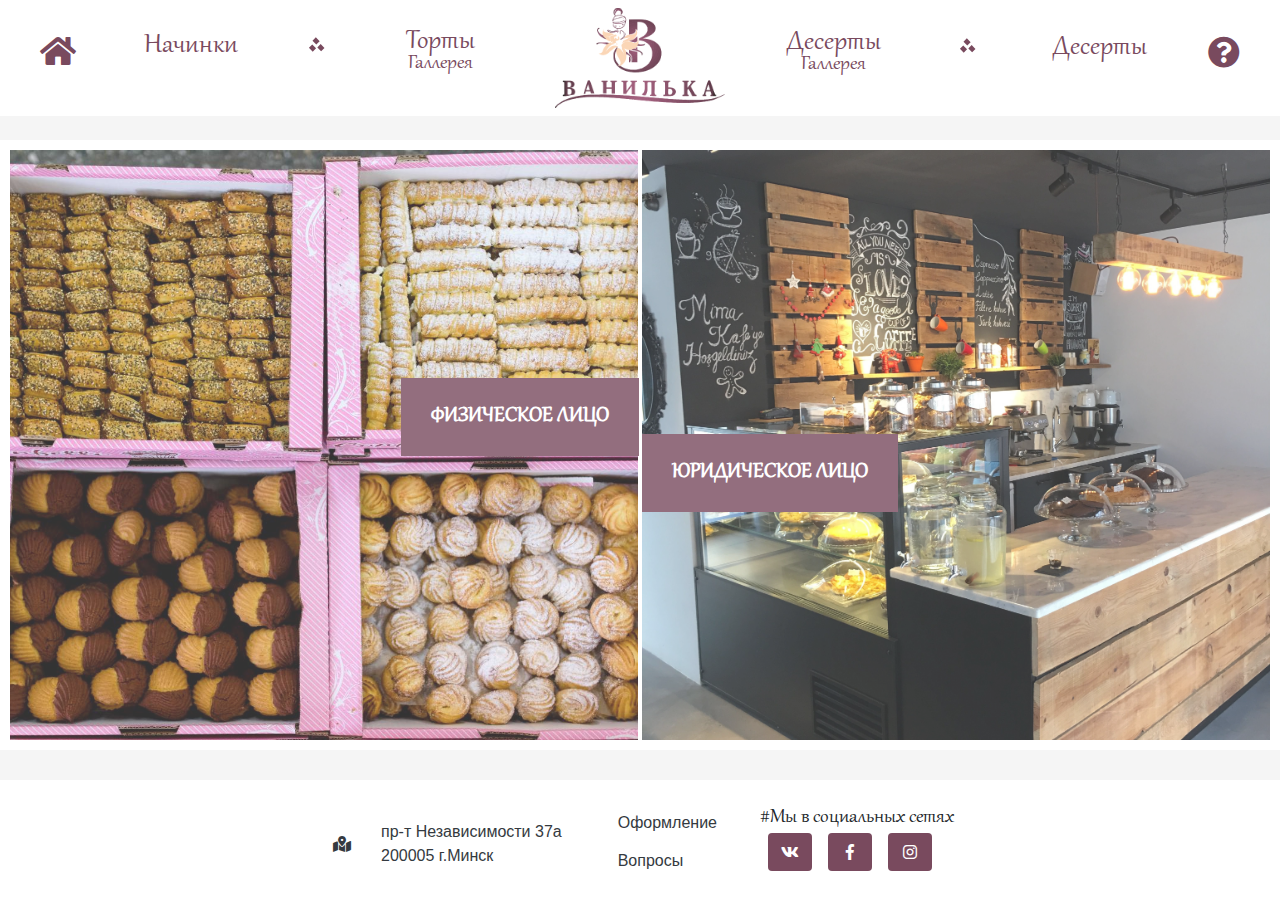
==== commit 48c34111: "completed choice, entity pages (w/o content)" ====
--- a/index.html
+++ b/index.html
@@ -1,664 +1,186 @@
 <!DOCTYPE html>
 <html lang="en">
-  <head>
+<head>
     <meta charset="UTF-8">
-    <meta http-equiv="X-UA-Compatible" content="IE=edge,chrome=1" />
+    <meta http-equiv="X-UA-Compatible" content="IE=edge,chrome=1"/>
     <meta name="viewport" content="width=device-width, initial-scale=1.0">
     <meta property="og:title" content="Кондитерская Ванилька"/>
-    <meta property="og:image" content="" />
-    <meta property="og:type" content="website" />
-    <meta property="og:url" content="https://www.vanilka.by" />
-    <meta name="keywords" content="Кондитерская Ванилька | Главная страница | Сладости, торты на заказ, корпоративные подарки">
-    <meta name="description" content="Кондитерская Ванилька | Главная страница | Сладости, торты на заказ, корпоративные подарки">
-  
+    <meta property="og:image" content=""/>
+    <meta property="og:type" content="website"/>
+    <meta property="og:url" content="https://www.vanilka.by"/>
+    <meta name="keywords"
+          content="Кондитерская Ванилька | Главная страница | Сладости, торты на заказ, корпоративные подарки">
+    <meta name="description"
+          content="Кондитерская Ванилька | Главная страница | Сладости, торты на заказ, корпоративные подарки">
+
     <title></title>
-    <!--[if IE]><script src="//html5shiv.googlecode.com/svn/trunk/html5.js"></script><![endif]-->
-    <!--[if lt IE 9]><script src="//css3-mediaqueries-js.googlecode.com/svn/trunk/css3-mediaqueries.js"></script><![endif]-->
-  
+    <!--[if IE]>
+    <script src="//html5shiv.googlecode.com/svn/trunk/html5.js"></script><![endif]-->
+    <!--[if lt IE 9]>
+    <script src="//css3-mediaqueries-js.googlecode.com/svn/trunk/css3-mediaqueries.js"></script><![endif]-->
+
     <link rel="shortcut icon" href="/img/favicon.png" type="image/png">
-    <link type="text/css" rel="stylesheet" href="./css/libs.min.css" >
-    <link type="text/css" rel="stylesheet" href="./css/main.min.css" >
-  </head>
+    <link type="text/css" rel="stylesheet" href="./css/libs.min.css">
+    <link type="text/css" rel="stylesheet" href="./css/main.css">
+</head>
 <body>
+<div class="choose-role-page__wrapper">
     <nav class="navbar navbar-expand-lg navbar-light header__container-fluid d-flex justify-content-sm-center mb-4">
-      <div class="container vnl__container">
-    
-        <div class="d-none d-lg-block w-100">
-          <ul class="navbar-nav w-100">
-    
-            <li class="nav-item col-auto p-0">
-              <a href="./index.html" class="btn btn-primary p-0 w-100" data-toggle="tooltip" data-placement="bottom" title="Главная страница">
-                <i class="fas fa-home fa-2x"></i>
-              </a>
-            </li>
-    
-            <li class="nav-item col p-0">
-              <a href="./showcase__stuffing.html" class="btn btn-primary p-0 w-100">
-                <h2 class="d-none d-sm-inline-block header__item">Начинки<br>&nbsp;</h2>
-    
-              </a>
-            </li>
-    
-            <li class="nav-item col-auto p-0">
-              <span class=" icon icon__delimiter"></span>
-            </li>
-    
-            <li class="nav-item col p-0">
-              <a href="./gallery__cakes.html" class="btn btn-primary p-0 w-100">
-                <span class="d-none d-lg-inline-block header__item"><h2 style="line-height: 15px">Торты</h2><h4>Галлерея</h4></span>
-                <h3 class="d-lg-none">Галлерея тортов</h3>
-              </a>
-            </li>
-    
-          </ul>
+        <div class="container vnl__container">
+
+            <div class="d-none d-lg-block w-100">
+                <ul class="navbar-nav w-100">
+
+                    <li class="nav-item col-auto p-0">
+                        <a href="main.html" class="btn btn-primary p-0 w-100" data-toggle="tooltip"
+                           data-placement="bottom" title="Главная страница">
+                            <i class="fas fa-home fa-2x"></i>
+                        </a>
+                    </li>
+
+                    <li class="nav-item col p-0">
+                        <a href="./showcase__stuffing.html" class="btn btn-primary p-0 w-100">
+                            <h2 class="d-none d-sm-inline-block header__item">Начинки<br>&nbsp;</h2>
+
+                        </a>
+                    </li>
+
+                    <li class="nav-item col-auto p-0">
+                        <span class=" icon icon__delimiter"></span>
+                    </li>
+
+                    <li class="nav-item col p-0">
+                        <a href="./gallery__cakes.html" class="btn btn-primary p-0 w-100">
+                            <span class="d-none d-lg-inline-block header__item"><h2 style="line-height: 15px">Торты</h2><h4>Галлерея</h4></span>
+                            <h3 class="d-lg-none">Галлерея тортов</h3>
+                        </a>
+                    </li>
+
+                </ul>
+            </div>
+
+            <a class="navbar-brand col-auto mx-auto p-0" href="main.html">
+                <i class="icon icon__xl icon__logo_full"></i>
+            </a>
+            <button class="navbar-toggler position-absolute" style="top:40px" type="button" data-toggle="collapse"
+                    data-target="#navbarSupportedContent" aria-controls="navbarSupportedContent" aria-expanded="false"
+                    aria-label="Toggle navigation">
+                <span class="navbar-toggler-icon"></span>
+            </button>
+
+            <div class="collapse navbar-collapse w-100" id="navbarSupportedContent">
+                <ul class="navbar-nav w-100">
+                    <li class="d-block d-lg-none nav-item">
+                        <a class="btn btn-primary p-0 w-100 text-left" href="main.html">
+                            <h3>Главная страница</h3>
+                        </a>
+                    </li>
+                    <li class="d-block d-lg-none nav-item">
+                        <a class="btn btn-primary p-0 w-100 text-left" href="./showcase__stuffing.html">
+                            <h3>Начинки</h3>
+                        </a>
+                    </li>
+                    <li class="d-block d-lg-none nav-item">
+                        <a class="btn btn-primary p-0 w-100 text-left" href="./gallery__cakes.html">
+                            <h3>Галлерея тортов</h3>
+                        </a>
+                    </li>
+
+                    <li class="nav-item col-lg p-0">
+                        <a href="./gallery__dessert.html" class="btn btn-primary p-0 w-100 text-left text-lg-center">
+                            <span class="d-none d-lg-inline-block header__item"><h2
+                                    style="line-height: 15px">Десерты</h2><h4>Галлерея</h4></span>
+                            <h3 class="d-lg-none">Галлерея десертов</h3>
+                        </a>
+                    </li>
+                    <li class="nav-item col-auto d-none d-lg-block">
+                        <span class=" icon icon__delimiter"></span>
+                    </li>
+                    <li class="nav-item col-lg p-0">
+                        <a href="./showcase__dessert.html" class="btn btn-primary p-0 w-100 text-left text-lg-center">
+                            <h2 class="d-none d-lg-inline-block header__item">Десерты<br></h2>
+                            <h3 class="d-lg-none">Десерты</h3>
+                        </a>
+                    </li>
+                    <li class="nav-item col-lg-auto p-0">
+                        <a href="#faq-modal-open" class="btn btn-primary p-0 w-100 text-left text-lg-center"
+                           data-toggle="tooltip" data-placement="bottom" title="Вопросы/Ответы">
+                            <i class="d-none d-lg-inline-block fas fa-question-circle fa-2x"></i>
+                            <h3 class="d-lg-none">Вопросы и ответы</h3>
+                        </a>
+                    </li>
+                </ul>
+            </div>
+
         </div>
-    
-        <a class="navbar-brand col-auto mx-auto p-0" href="index.html">
-          <i class="icon icon__xl icon__logo_full"></i>
+    </nav>
+    <div class="choose-role__wrapper">
+        <a href="main.html" class="choose-role__button choose-role__individual">
+            <span class="choose-role__label">
+                Физическое лицо
+            </span>
         </a>
-        <button class="navbar-toggler position-absolute" style="top:40px" type="button" data-toggle="collapse" data-target="#navbarSupportedContent" aria-controls="navbarSupportedContent" aria-expanded="false" aria-label="Toggle navigation">
-          <span class="navbar-toggler-icon"></span>
-        </button>
-    
-        <div class="collapse navbar-collapse w-100" id="navbarSupportedContent">
-          <ul class="navbar-nav w-100">
-            <li class="d-block d-lg-none nav-item">
-              <a class="btn btn-primary p-0 w-100 text-left" href="./index.html">
-                <h3>Главная страница</h3>
-              </a>
-            </li>
-            <li class="d-block d-lg-none nav-item">
-              <a class="btn btn-primary p-0 w-100 text-left" href="./showcase__stuffing.html">
-                <h3>Начинки</h3>
-              </a>
-            </li>
-            <li class="d-block d-lg-none nav-item">
-              <a class="btn btn-primary p-0 w-100 text-left" href="./gallery__cakes.html">
-                <h3>Галлерея тортов</h3>
-              </a>
-            </li>
-    
-            <li class="nav-item col-lg p-0">
-              <a href="./gallery__dessert.html" class="btn btn-primary p-0 w-100 text-left text-lg-center">
-                <span class="d-none d-lg-inline-block header__item"><h2 style="line-height: 15px">Десерты</h2><h4>Галлерея</h4></span>
-                <h3 class="d-lg-none">Галлерея десертов</h3>
-              </a>
-            </li>
-            <li class="nav-item col-auto d-none d-lg-block">
-              <span class=" icon icon__delimiter"></span>
-            </li>
-            <li class="nav-item col-lg p-0">
-              <a href="./showcase__dessert.html" class="btn btn-primary p-0 w-100 text-left text-lg-center">
-                <h2 class="d-none d-lg-inline-block header__item">Десерты<br></h2>
-                <h3 class="d-lg-none">Десерты</h3>
-              </a>
-            </li>
-            <li class="nav-item col-lg-auto p-0">
-              <a href="#faq-modal-open" class="btn btn-primary p-0 w-100 text-left text-lg-center" data-toggle="tooltip" data-placement="bottom" title="Вопросы/Ответы">
-                <i class="d-none d-lg-inline-block fas fa-question-circle fa-2x"></i> <h3 class="d-lg-none">Вопросы и ответы</h3>
-              </a>
-            </li>
-          </ul>
-        </div>
-    
-      </div>
-    </nav>
-
-    <div class="vnl__container vnl__slider container mt-5">
-        <div id="vnl__slider-body" class="carousel slide vnl__banner-container" data-ride="carousel">
-            <ol class="carousel-indicators">
-                <li data-target="#vnl__slider-body" data-slide-to="0" class="active"></li>
-                <li data-target="#vnl__slider-body" data-slide-to="1"></li>
-                <li data-target="#vnl__slider-body" data-slide-to="2"></li>
-            </ol>
-            <div class="carousel-inner">
-                <div class="carousel-item active">
-                    <img class="vnl__banner" src="img/processed/slide1.jpg" onerror="this.classList.add('invalid-image-src')" alt="First slide">
-                    <div class="vnl__banner-caption carousel-caption d-none d-md-block d-flex align-items-center justify-content-center">
-                      <div class="vnl__banner-content">
-                        <h3>Хотите попробовать лучший чизкейк в городе?</h3>
-                        <a href="https://goo.gl/maps/HQuajyDebbo" class="btn btn-outline-primary mt-3">Хочу! Как мне вас найти?</a>
-                      </div>
-                    </div>
-                </div>
-                <div class="carousel-item">
-                  <img class="vnl__banner" src="img/processed/slide2.jpg" onerror="this.classList.add('invalid-image-src')" alt="Second slide">
-                  <div class="vnl__banner-caption carousel-caption d-none d-md-block d-flex align-items-center justify-content-center">
-                    <div class="vnl__banner-content">
-                      <h3>Любой каприз за ваши деньги</h3>
-                      <a href="gallery__cakes.html" class="btn btn-outline-primary mt-3">Что у вас есть?</a>
-                    </div>
-                  </div>
-                </div>
-                <div class="carousel-item">
-                  <img class="vnl__banner" src="img/processed/slide3.jpg" onerror="this.classList.add('invalid-image-src')" alt="Third slide">
-                  <div class="vnl__banner-caption carousel-caption d-none d-md-block d-flex align-items-center justify-content-center">
-                    <div class="vnl__banner-content">
-                      <h3>Пряники по индивидуальному заказу</h3>
-                      <a href="gallery__dessert.html?sortByTag=Пряники" class="btn btn-outline-primary mt-3">Пряники</a>
-                    </div>
-                  </div>
-                </div>
-            </div>
-            <a class="carousel-control-prev" href="#vnl__slider-body" role="button" data-slide="prev">
-                <span class="carousel-control-prev-icon" aria-hidden="true"></span>
-                <span class="sr-only">Туда</span>
-            </a>
-            <a class="carousel-control-next" href="#vnl__slider-body" role="button" data-slide="next">
-                <span class="carousel-control-next-icon" aria-hidden="true"></span>
-                <span class="sr-only">Сюда</span>
-            </a>
-        </div>
+        <a href="entity.html" class="choose-role__button choose-role__entity">
+            <span class="choose-role__label">
+                Юридическое лицо
+            </span>
+        </a>
     </div>
 
-    <div class="vnl__article container mt-5 pl-2" style="padding-right: 20px!important">
-        <h2 class="w-100 text-center my-3 pt-2">Популярные товары</h2>
-        <div class="vnl__popular-goods row p-2">
-            <div class="popular-goods__most-viewed col-md-6 pt-3 pr-0" style="padding-left: 14px!important;">
-
-              <a class="stock__product tetragon-12" href="gallery__cakes.html?goto=Women13">
-                <div class="tetragon__wrapper">
-                  <div class="tetragon__content">
-                    <img class="product__thumb d-block w-100 mh-100"
-                         src="img/pre-loader.gif"
-                         data-src="img/Popular/type1.jpg"
-                         alt="Торт для любимой мамочки"
-                         data-src-small="small-image.jpg"
-                         onerror="this.classList.add('invalid-image-src')">
-                    <div class="product__description">
-                      <h2>Торт "Любимой мамочке"</h2>
-                    </div>
-                  </div>
-                </div>
-              </a>
-
-            </div>
-            <div class="popular-goods__less-viewed col-md-6 d-flex flex-column">
-                <div class="row h-100">
-                    <div class="col-sm-6 pt-3 pr-0">
-
-                      <a class="stock__product tetragon-12" href="gallery__dessert.html?goto=Trifley2">
-                        <div class="tetragon__wrapper">
-                          <div class="tetragon__content">
-                            <img class="product__thumb d-block w-100 h-100"
-                                 src="img/pre-loader.gif"
-                                 data-src="img/Popular/type4.jpg"
-                                 alt="Трайфлы 'Красный бархат'"
-                                 onerror="this.classList.add('invalid-image-src')">
-                            <div class="product__description">
-                              <h2>Трайфлы "Красный бархат"</h2>
-                            </div>
-                          </div>
-                        </div>
-                      </a>
-
-                    </div>
-                    <div class="col-sm-6 pt-3 pr-0">
-
-                      <a class="stock__product tetragon-12" href="gallery__dessert.html?goto=heroBread11">
-                        <div class="tetragon__wrapper">
-                          <div class="tetragon__content">
-                            <img class="product__thumb d-block w-100 h-100"
-                                 src="img/pre-loader.gif"
-                                 data-src="img/Popular/type3.jpg"
-                                 alt="Пряник 'Марвел'"
-                                 onerror="this.classList.add('invalid-image-src')">
-                            <div class="product__description">
-                              <h2>Пряники 'Марвел'</h2>
-                            </div>
-                          </div>
-                        </div>
-                      </a>
-
-                    </div>
-                </div>
-                <div class="row h-100">
-                    <div class="col-sm-6 pt-3 pr-0">
-
-                        <a class="stock__product tetragon-12" href="gallery__cakes.html?goto=Cheesecakes12">
-                            <div class="tetragon__wrapper">
-                                <div class="tetragon__content">
-                                    <img class="product__thumb d-block w-100 h-100"
-                                         src="img/pre-loader.gif"
-                                         data-src="img/Popular/type5.jpg"
-                                         alt="Чизкейк"
-                                         onerror="this.classList.add('invalid-image-src')">
-                                    <div class="product__description">
-                                        <h2>Чизкейк</h2>
-                                    </div>
+    <div class="footer-component-choose-page__wrapper">
+        <div class="vnl__footer container-fluid footer-component-choose-page">
+            <div class="footer__column choose-page__footer-second-wrapper">
+                <div class="row footer-component-choose-page">
+                    <div class="col choose-user-role__element">
+                        <div class="footer__org-info choose-role__footer">
+                            <div class="row">
+                                <div class="col choose-user-role__element p-0">
+                                    <a class="btn btn-link text-dark py-0" href="https://goo.gl/maps/HQuajyDebbo">
+                                        <div class="row flex-nowrap choose-page__footer__info">
+                                            <div class="col-auto d-flex align-items-center">
+                                                <i class="fas fa-map-marked-alt"></i>
+                                            </div>
+                                            <div class="col text-left">
+                                                пр-т Независимости 37а<br> 200005 г.Минск
+                                            </div>
+                                        </div>
+                                    </a>
                                 </div>
                             </div>
-                        </a>
-
+                        </div>
                     </div>
-                    <div class="col-sm-6 pt-3 pr-0">
-
-                      <a class="stock__product tetragon-12" href="showcase__stuffing.html?goto=type47">
-                        <div class="tetragon__wrapper">
-                          <div class="tetragon__content">
-                            <img class="product__thumb d-block w-100 h-100"
-                                 src="img/pre-loader.gif"
-                                 data-src="img/Popular/type2.jpg"
-                                 alt="Маково-ореховый торт"
-                                 onerror="this.classList.add('invalid-image-src')">
-                            <div class="product__description">
-                              <h2>Маково-ореховый торт</h2>
-                            </div>
-                          </div>
+                    <div class="col choose-user-role__element">
+                        <a href="#" class="btn btn-link d-block text-dark text-left"
+                           data-izimodal-open="#decorate-modal-open" data-izimodal-zindex="20000"
+                           data-izimodal-preventclose="">Оформление</a>
+                        <a href="#" class="btn btn-link d-block text-dark text-left"
+                           data-izimodal-open="#faq-modal-open" data-izimodal-zindex="20000"
+                           data-izimodal-preventclose="">Вопросы</a>
+                    </div>
+                    <div class="col choose-user-role__element choose-user-role__footer__about-us">
+                        <h4>#Мы в социальных сетях</h4>
+                        <div class="footer__contact-us">
+                            <a href="https://vk.com/id5417160" class="btn btn-info">
+                                <i class="fab fa-vk"></i>
+                            </a>
+                            <!--<button class="btn btn-info">
+                                <i class="fab fa-twitter"></i>
+                            </button>-->
+                            <a href="https://www.facebook.com/vanilka.by/" class="btn btn-info">
+                                <i class="fab fa-facebook-f"></i>
+                            </a>
+                            <!--<button class="btn btn-info">
+                                <i class="fab fa-viber"></i>
+                            </button>-->
+                            <a href="https://www.instagram.com/vanilka.by/?hl=ru" class="btn btn-info">
+                                <i class="fab fa-instagram"></i>
+                            </a>
                         </div>
-                      </a>
-
                     </div>
                 </div>
             </div>
         </div>
     </div>
-
-    <div class="vnl__article container mt-5 pb-3">
-        <h2 class="w-100 text-center my-3 pt-2">Ассортимент товаров</h2>
-        <div class="row m-0">
-
-            <div class="col-md pr-md-2">
-                <div class="row">
-                    <div class="col-sm-6">
-                        <div class="row mb-3">
-
-                          <a class="stock__product tetragon-12" href="gallery__dessert.html?sortByTag=Трайфлы" style='max-height: 245px' >
-                            <div class="tetragon__wrapper">
-                              <div class="tetragon__content" style='max-height: 245px'>
-                                <img class="product__thumb d-block w-100 mh-100"
-                                     src="img/pre-loader.gif"
-                                     data-src="img/Assortiment/type1.jpg"
-                                     alt="Категория 'Капкейки, Кейпопсы, Трайфлы'"
-                                     onerror="this.classList.add('invalid-image-src')">
-                                <div class="product__description">
-                                  <h2>Капкейки, Кейпопсы, Трайфлы</h2>
-                                </div>
-                              </div>
-                            </div>
-                          </a>
-
-                        </div>
-                        <div class="row mb-3">
-
-                          <a class="stock__product tetragon-12" href="gallery__cakes.html?sortByTag=Свадебные" style='max-height: 245px'>
-                            <div class="tetragon__wrapper">
-                              <div class="tetragon__content" style='max-height: 245px'>
-                                <img class="product__thumb d-block w-100 mh-100"
-                                     src="img/pre-loader.gif"
-                                     data-src="img\Cakes\Wedding_buns\Wedding_buns1.jpg"
-                                     alt="Категория 'Свадебная выпечка'"
-                                     onerror="this.classList.add('invalid-image-src')">
-                                <div class="product__description">
-                                  <h2>Свадебные торты</h2>
-                                </div>
-                              </div>
-                            </div>
-                          </a>
-
-                        </div>
-                    </div>
-                    <div class="col-sm-6 mb-3 px-0 px-sm-3" >
-
-                      <a class="stock__product " href="gallery__cakes.html?sortByTag=Классические" style="max-height:510px" >
-                        <img class="product__thumb d-block w-100"
-                             src="img/pre-loader.gif"
-                             data-src="img\Cakes\Classic_decor\Classic_decor1.jpg"
-                             alt="Категория 'Торты'"
-                             onerror="this.classList.add('invalid-image-src')">
-                        <div class="product__description">
-                          <h2>Торты</h2>
-                        </div>
-                      </a>
-
-                    </div>
-                </div>
-            </div>
-
-            <div class="col-md pl-md-2 ">
-                <div class="row h-100">
-                    <div class="col-sm-6 mb-3 px-0 px-sm-3">
-
-                      <a class="stock__product" href="gallery__dessert.html?sortByTag=Пряники" style="max-height:510px">
-                        <img class="product__thumb d-block w-100 mh-100"
-                             src="img/pre-loader.gif"
-                             data-src="img/Gingerbread/For_children/For_children16.jpg"
-                             alt="Категория 'Пряники и Леденцы'"
-                             onerror="this.classList.add('invalid-image-src')">
-                        <div class="product__description">
-                          <h2>Пряники, леденцы</h2>
-                        </div>
-                      </a>
-
-                    </div>
-                    <div class="col-sm-6 d-flex flex-column">
-                        <div class="row h-100 mb-3">
-
-                          <a class="stock__product tetragon-12" href="gallery__dessert.html?sortByTag=zephyr" style='max-height: 245px'>
-                            <div class="tetragon__wrapper">
-                              <div class="tetragon__content" style='max-height: 245px'>
-                                <img class="product__thumb d-block w-100"
-                                     src="img/pre-loader.gif"
-                                     data-src="img/Assortiment/type3.jpg"
-                                     alt="Категория 'Зефир, мармелад, маршмеллоу'"
-                                     onerror="this.classList.add('invalid-image-src')">
-                                <div class="product__description">
-                                  <h2>Зефир, мармелад, маршмеллоу</h2>
-                                </div>
-                              </div>
-                            </div>
-                          </a>
-
-                        </div>
-                        <div class="row mb-3 h-100">
-
-                          <a class="stock__product tetragon-12" href="showcase__candybar.html" style='max-height: 245px'>
-                            <div class="tetragon__wrapper">
-                              <div class="tetragon__content" style='max-height: 245px'>
-                                <img class="product__thumb d-block w-100"
-                                     src="img/pre-loader.gif"
-                                     data-src="img/Assortiment/type2.jpg"
-                                     alt="Категория 'Candy Bar'"
-                                     onerror="this.classList.add('invalid-image-src')">
-                                <div class="product__description">
-                                  <h2>Candy Bar</h2>
-                                </div>
-                              </div>
-                            </div>
-                          </a>
-
-                        </div>
-                    </div>
-                </div>
-            </div>
-
-        </div>
-    </div>
-
-    <div class="vnl__article !transparent container mt-5 mb-5 pb-4">
-        <div class="row">
-            <div class="col-md-9">
-              <!--<h2 class="w-100 text-center my-3 pt-2">Обо мне</h2> -->
-              <div class="row">
-                <div class="col-4">
-                  <img width='100%' src="./img/processed/aboutme.jpg" alt="Это я, прошу любить и жаловать">
-                </div>
-                <div class="col d-flex align-items-center">
-                  В сентябре 2014-го Тони Навари, который выполнял грязную работу, убил двух мужчин в ресторане в здании Венского западного вокзала. Когда я приехал туда, чтобы разобраться, я нашел Тони под кухонный плитой. Пуля разорвала его в клочья и он попросил у меня сделать чизкейк. Я встал в большую лужу крови и начал готовить. Я сказал, что все будет в порядке. Он ответил, что он в предвкушении еды . Хотя он знал, что у него вместо желудка огромная кровоточащая дыра.
-                </div>
-              </div>
-            </div>
-            <div class="col-3 d-none d-md-block">
-                <div class="w-100 h-100 d-flex align-items-center justify-content-center">
-                    <i class="icon icon__xl icon__logo_full"></i>
-                </div>
-            </div>
-        </div>
-    </div>
-
-    <div id="faq-modal-open" data-izimodal-title="Вопросы|Ответы" data-izimodal-subtitle="Ответы на часто задаваемые вопросы">
-      <div class="skit-modal__body p-3 pb-5">
-        <div class="accordion" id="faq__accordion">
-          <!--1-->
-          <div class="product-review">
-            <div class="card-header" id="faq__heading-1">
-              <h5 class="mb-0">
-                <button class="btn btn-link" type="button" data-toggle="collapse" data-target="#faq__collapse-1" aria-expanded="true" aria-controls="faq__collapse-1">
-                  Как хранить торт/десерты?
-                </button>
-              </h5>
-            </div>
-            <div id="faq__collapse-1" class="collapse show" aria-labelledby="faq__heading-1" data-parent="#faq__accordion">
-              <div class="card-body">
-                В холодильнике, перед употреблением дайте ему постоять немного при комнатной температуре
-              </div>
-            </div>
-          </div>
-          <!--2-->
-          <div class="product-review">
-            <div class="card-header" id="faq__heading-2">
-              <h5 class="mb-0">
-                <button class="btn btn-link collapsed" type="button" data-toggle="collapse" data-target="#faq__collapse-2" aria-expanded="false" aria-controls="faq__collapse-2">
-                  Можно ли изменить, отменить заказ?
-                </button>
-              </h5>
-            </div>
-            <div id="faq__collapse-2" class="collapse" aria-labelledby="faq__heading-2" data-parent="#faq__accordion">
-              <div class="card-body">
-                Да, но не позже чем за 5 дней до даты выполнения. Свяжитесь со мной удобным Вам способом.
-              </div>
-            </div>
-          </div>
-          <!--3-->
-          <div class="product-review">
-            <div class="card-header" id="faq__heading-3">
-              <h5 class="mb-0">
-                <button class="btn btn-link collapsed" type="button" data-toggle="collapse" data-target="#faq__collapse-3" aria-expanded="false" aria-controls="faq__collapse-3">
-                  За какое время нужно сделать заказ?
-                </button>
-              </h5>
-            </div>
-            <div id="faq__collapse-3" class="collapse" aria-labelledby="faq__heading-3" data-parent="#faq__accordion">
-              <div class="card-body">
-                Как можно раньше. Если ещё не определились с заказом, свяжитесь со мной и забронируйте дату.
-              </div>
-            </div>
-          </div>
-          <!--4-->
-          <div class="product-review">
-            <div class="card-header" id="faq__heading-4">
-              <h5 class="mb-0">
-                <button class="btn btn-link collapsed" type="button" data-toggle="collapse" data-target="#faq__collapse-4" aria-expanded="false" aria-controls="faq__collapse-4">
-                  Можно ли сделать торт/десерты с мастикой?
-                </button>
-              </h5>
-            </div>
-            <div id="faq__collapse-4" class="collapse" aria-labelledby="faq__heading-4" data-parent="#faq__accordion">
-              <div class="card-body">
-                Нет. Это не современно, сильно снижает полезный вес торта ( мастику обычно выкидывают, а это ¼ веса торта). Вместо этого могу покрыть торт кремом и поставить съедобные пряники. <a href="gallery__cakes.html">См фото работ</a>
-              </div>
-            </div>
-          </div>
-          <!--5-->
-          <div class="product-review">
-            <div class="card-header" id="faq__heading-5">
-              <h5 class="mb-0">
-                <button class="btn btn-link collapsed" type="button" data-toggle="collapse" data-target="#faq__collapse-5" aria-expanded="false" aria-controls="faq__collapse-5">
-                  Можно ли повторить чужой торт/пряники/десерты?
-                </button>
-              </h5>
-            </div>
-            <div id="faq__collapse-5" class="collapse" aria-labelledby="faq__heading-5" data-parent="#faq__accordion">
-              <div class="card-body">
-                Да, если это <a href="gallery__cakes.html">в моём стиле</a>
-              </div>
-            </div>
-          </div>
-          <!--6-->
-          <div class="product-review">
-            <div class="card-header" id="faq__heading-6">
-              <h5 class="mb-0">
-                <button class="btn btn-link collapsed" type="button" data-toggle="collapse" data-target="#faq__collapse-6" aria-expanded="false" aria-controls="faq__collapse-6">
-                  Как перевозить торт/десерты?
-                </button>
-              </h5>
-            </div>
-            <div id="faq__collapse-6" class="collapse" aria-labelledby="faq__heading-6" data-parent="#faq__accordion">
-              <div class="card-body">
-                Перевозить лучше всего на ровном полу автомобиля. В жару обязательно включайте кондиционер. Чем выше и больше торт, тем аккуратнее нужно ехать, чтобы ярусы не поехали.
-              </div>
-            </div>
-          </div>
-          <!--7-->
-          <div class="product-review">
-            <div class="card-header" id="faq__heading-7">
-              <h5 class="mb-0">
-                <button class="btn btn-link collapsed" type="button" data-toggle="collapse" data-target="#faq__collapse-7" aria-expanded="false" aria-controls="faq__collapse-7">
-                  Можно и заказать диетический/веганский торт/десерты?
-                </button>
-              </h5>
-            </div>
-            <div id="faq__collapse-7" class="collapse" aria-labelledby="faq__heading-7" data-parent="#faq__accordion">
-              <div class="card-body">
-                Нет, мои торты/десерты содержат муку, сахар, молочные продукты и яйца, которые я не могу заменить. Есть возможность использовать перепелиные яйца. При заказе указывайте необходимость.
-              </div>
-            </div>
-          </div>
-          <!--8-->
-          <div class="product-review">
-            <div class="card-header" id="faq__heading-8">
-              <h5 class="mb-0">
-                <button class="btn btn-link collapsed" type="button" data-toggle="collapse" data-target="#faq__collapse-8" aria-expanded="false" aria-controls="faq__collapse-8">
-                  Входит ли транспортировочная упаковка в стоимость?
-                </button>
-              </h5>
-            </div>
-            <div id="faq__collapse-8" class="collapse" aria-labelledby="faq__heading-8" data-parent="#faq__accordion">
-              <div class="card-body">
-                Нет
-              </div>
-            </div>
-          </div>
-        </div>
-      </div>
-    </div>
-    <div id="delivery-modal-open" data-izimodal-title="Вес готовых изделий" data-izimodal-subtitle="Правильно расчитать объем заказа">
-      <div class="skit-modal__body p-3 pb-5">
-        <p>
-          Средняя порция 150-200 гр. Увеличивайте её при отсутствии другой еды, если хотите оставить на утро, либо угостить не пришедших гостей.
-          Погрешность: торт может иметь погрешность в весе до 10 %
-        </p>
-      </div>
-    </div>
-    <div id="decorate-modal-open" data-izimodal-title="Оформление" data-izimodal-subtitle="Информация об оформлении кондитерских изделий">
-      <div class="skit-modal__body p-3 pb-5">
-        <p>
-          <span>В стоимость входит:</span>
-          Оформление в любом цвете, градиент, мазки, несколько цветов, стекающая глазурь любого цвета, сезонные ягоды,
-          безе на палочках, маленькие безе, бусины, блёстки, посыпки, 2 небольших леденца,
-          1 пряник (поздравительная надпись, либо цифра), стёклышко, декор лепестками шоколада ( + 500 гр к весу),
-          декор лепестками груши ( +500 гр к весу), горка сладостей ( +300-500 гр к весу)
-        </p>
-        <p>
-          <span>Дополнительно оплачивается:</span>
-          <ul>
-            <li>Пряники</li>
-            <li>Мини-бутылка алкоголя</li>
-            <li>Несезонные ягоды</li>
-            <li>Топпер (пластик, дерево, стекло)</li>
-            <li>Картинка на сахарной печати</li>
-            <li>Макаруны</li>
-            <li>Декор живыми цветами</li>
-            <li>Леденцы</li>
-            <li>Ваш индивидуальный декор</li>
-            <li>Безе на палочках</li>
-            <li>Маленькие безе</li>
-            <li>Бусины, блёстки посыпки</li>
-            <li>Не определился</li>
-            <li>Какое оформление входит в стоимость</li>
-          </ul>
-        </p>
-      </div>
-    </div>
-    
-    <div class="vnl__footer container-fluid d-sm-flex justify-content-center">
-        <div class="footer__column">
-            <div class="row">
-                <div class="col">
-                    <h4>#О нас</h4>
-                    <div class="footer__org-info">
-                        <div class="row">
-                            <div class="col p-0">
-                                <a class="btn btn-link text-dark py-0" href="https://goo.gl/maps/HQuajyDebbo">
-                                    <div class="row flex-nowrap">
-                                        <div class="col-auto d-flex align-items-center">
-                                            <i class="fas fa-map-marked-alt"></i>
-                                        </div>
-                                        <div class="col text-left">
-                                            пр-т Независимости 37а<br> 200005 г.Минск
-                                        </div>
-                                    </div>
-                                </a>
-                            </div>
-                        </div>
-                        <div class="row">
-                            <div class="col p-0">
-                                <a class="btn btn-link text-dark py-0" href="tel:+375333758959">
-                                    <div class="row flex-nowrap">
-                                        <div class="col-auto">
-                                            <i class="fas fa-phone"></i>
-                                        </div>
-                                        <div class="col">
-                                            <span>+375 (33) 375 89 59</span>
-                                            <div class="row">
-                                                <div class="col text-right"><i class="fab fa-viber"></i>
-                                                    <i class="fab fa-telegram"></i></div>
-                                            </div>
-                                        </div>
-                                    </div>
-                                </a>
-                                <a class="btn btn-link text-dark py-0" href="mailto:vanilka.by@yandex.by">
-                                    <div class="row flex-nowrap">
-                                        <div class="col-auto">
-                                            <i class="fas fa-envelope"></i>
-                                        </div>
-                                        <div class="col">
-                                            <span>vanilka.by@yandex.by</span><br/>
-                                        </div>
-                                    </div>
-                                </a>
-    
-                            </div>
-                        </div>
-    
-                    </div>
-                </div>
-                <div class="col">
-                    <h4>#Информация</h4>
-                    <a href="#" class="btn btn-link d-block text-dark text-left" data-izimodal-open="#decorate-modal-open" data-izimodal-zindex="20000" data-izimodal-preventclose="">Оформление</a>
-                    <a href="#" class="btn btn-link d-block text-dark text-left" data-izimodal-open="#faq-modal-open" data-izimodal-zindex="20000" data-izimodal-preventclose="">Вопросы</a>
-                    <a href="#" class="btn btn-link d-block text-dark text-left" data-izimodal-open="#delivery-modal-open" data-izimodal-zindex="20000" data-izimodal-preventclose="">Вес</a>
-                </div>
-                <div class="col">
-                    <h4>#Мы в социальных сетях</h4>
-                    <div class="footer__contact-us">
-                        <a href="https://vk.com/id5417160" class="btn btn-info">
-                            <i class="fab fa-vk"></i>
-                        </a>
-                        <!--<button class="btn btn-info">
-                            <i class="fab fa-twitter"></i>
-                        </button>-->
-                        <a href="https://www.facebook.com/vanilka.by/" class="btn btn-info">
-                            <i class="fab fa-facebook-f"></i>
-                        </a>
-                        <!--<button class="btn btn-info">
-                            <i class="fab fa-viber"></i>
-                        </button>-->
-                        <a href="https://www.instagram.com/vanilka.by/?hl=ru" class="btn btn-info">
-                            <i class="fab fa-instagram"></i>
-                        </a>
-                    </div>
-                </div>
-            </div>
-    
-    
-        </div>
-    </div>
-    
-    <script type="text/javascript" src="./js/libs.min.js" ></script>
-    <script type="text/javascript" src="./js/bundle.js"></script>
-    <script>
-      $(function(){
-        $("#decorate-modal-open,#delivery-modal-open,#faq-modal-open").iziModal({
-          headerColor: common.primaryColor
-        });
-        $('[data-toggle="tooltip"]').tooltip();
-      });
-    </script>
-    <script>
-        $(function(){
-            $('img.product__thumb').lazyLoadXT();
-        });
-    </script>
+</div>
 </body>
 </html>--- a/css/main.css
+++ b/css/main.css
@@ -0,0 +1,1460 @@
+@charset "UTF-8";
+@font-face {
+    font-family: Gabriola;
+    src: url(../fonts/11053.ttf);
+    font-weight: 400;
+    font-style: normal;
+}
+
+body,
+html {
+    font-size: 16px;
+    font-family: Calibri, sans-serif;
+    font-weight: 300;
+    background: #f5f5f5;
+    min-height: 100%;
+    display: flex;
+    flex-direction: column;
+    font-display: fallback;
+}
+
+.custom-checkbox .custom-control-input:checked ~ .custom-control-label:before,
+.custom-radio .custom-control-input:checked ~ .custom-control-label:before {
+    background-color: #7094a5;
+}
+
+.breadcrumb-item.active,
+.breadcrumb-item > a,
+.fstResultItem,
+.h1,
+.h2,
+.h3,
+.h4,
+.h5,
+.h6,
+.nav-tags__item,
+h1,
+h2,
+h3,
+h4,
+h5,
+h6 {
+    margin: 0;
+    font-family: Gabriola, sans-serif;
+    font-display: fallback;
+}
+
+.breadcrumb-item.active,
+.breadcrumb-item > a {
+    color: #794a5e;
+}
+
+.breadcrumb-item.active {
+    padding: 2px;
+}
+
+.vnl__article,
+.vnl__container {
+    max-width: 1230px;
+}
+
+.vnl__content-wrapper {
+    flex: 1 0 auto;
+}
+
+.vnl__article:not(.transparent) {
+    background: #fff;
+    margin-bottom: 30px;
+}
+
+.vnl__article.transparent {
+    margin-bottom: 30px;
+}
+
+.tooltip-inner {
+    background: #794a5e;
+}
+
+.sort__hide {
+    transition: 0.3s linear;
+    opacity: 0;
+    display: none !important;
+}
+
+.sort__show {
+    animation: a 0.3s linear;
+}
+
+@keyframes a {
+    0% {
+        opacity: 0;
+    }
+    to {
+        opacity: 1;
+    }
+}
+
+.vnl__banner-container {
+    height: 400px;
+}
+
+.vnl__banner {
+    overflow: hidden;
+    max-height: 400px;
+    object-fit: cover;
+    display: block;
+    width: 100%;
+}
+
+.vnl__banner-caption {
+    padding: 15px 60% 15px 15px;
+    position: absolute;
+    left: 0;
+    right: 0;
+    top: 0;
+    bottom: 0;
+    display: flex !important;
+    align-items: center;
+    justify-content: center;
+    background: rgba(34, 34, 34, 0.2);
+}
+
+.vnl__banner-content {
+    padding: 30px;
+    background: rgba(34, 34, 34, 0.2);
+}
+
+.vnl__banner-content > .btn {
+    border-color: #fad5b5;
+    color: #fad5b5;
+}
+
+.vnl__banner-content > .btn:hover {
+    border-color: #f7ba85;
+    color: #f7ba85;
+}
+
+.vnl__slider {
+    padding: 0;
+    margin-bottom: 30px;
+}
+
+.vnl__slider .carousel-item img {
+    width: 1232px;
+    max-width: 1232px;
+    min-height: 400px;
+    background: #fad5b5;
+}
+
+@media (max-width: 576px) {
+    .vnl__banner-caption {
+        padding: 15px 40% 15px 20%;
+    }
+}
+
+.invalid-image-src {
+    font-weight: 300;
+    line-height: 2;
+    text-align: center;
+    width: 100%;
+    height: auto;
+    display: block;
+    position: relative;
+    font-size: 0;
+}
+
+.invalid-image-src:before {
+    display: block;
+    color: #794a5e;
+    bottom: 0;
+    position: relative;
+}
+
+.invalid-image-src:after,
+.invalid-image-src:before {
+    content: "" " " attr(alt);
+    font-size: 100px;
+    font-style: normal;
+    font-family: Font Awesome\5 Free;
+    background: #794a5e;
+    top: 0;
+    left: 0;
+    height: 100%;
+    width: 100%;
+}
+
+.invalid-image-src:after {
+    color: #593745;
+    display: flex;
+    align-items: center;
+    justify-content: space-evenly;
+    position: absolute;
+    z-index: 3;
+    text-align: center;
+}
+
+@media (max-width: 578px) {
+    .invalid-image-src:after {
+        font-size: 25px;
+    }
+}
+
+a {
+    color: #949fa5;
+}
+
+a:visited {
+    color: #794a5e;
+}
+
+.btn-link:active,
+.btn-link:hover {
+    color: #580000 !important;
+}
+
+.btn-primary {
+    background: transparent;
+    border: none;
+    border-radius: 0;
+    color: #794a5e;
+    text-align: center;
+}
+
+.btn-primary:active {
+    background-color: transparent !important;
+    border-color: transparent !important;
+}
+
+.btn-primary:focus,
+.btn-primary:hover {
+    box-shadow: none;
+    text-decoration: none;
+}
+
+.btn-primary:after {
+    content: "";
+    position: absolute;
+    width: 100%;
+    left: 0;
+    bottom: -10px;
+    opacity: 0;
+    height: 3px;
+    transition: all 0.3s linear;
+    background: #794a5e;
+}
+
+.btn-primary:hover {
+    background: transparent;
+    text-decoration: none;
+    border-radius: 0 !important;
+    color: #794a5e;
+}
+
+.btn-primary:hover:after {
+    width: 100%;
+    opacity: 1;
+    bottom: 0;
+    background: 3px solid #794a5e;
+}
+
+.btn-success {
+    background: #794a5e;
+    color: #fff;
+}
+
+.btn-info {
+    padding: 11px 12px;
+    display: flex;
+    align-items: center;
+    justify-content: center;
+    color: #fff !important;
+    background: #794a5e;
+    border: none;
+    box-shadow: none;
+    min-width: 44px;
+    margin: 0 8px;
+}
+
+.btn-info:hover {
+    box-shadow: none;
+    background: #593745;
+    opacity: 1 !important;
+}
+
+.btn-info.btn-circle {
+    border-radius: 50%;
+}
+
+.nav-tags__item {
+    position: relative;
+    color: #794a5e;
+    border-radius: 0 !important;
+    font-size: 1.4rem;
+    width: 100%;
+    font-weight: bolder;
+    padding: 0.4rem 2rem;
+    border-bottom: 1px solid #f5f5f5;
+}
+
+.nav-tags__item_primary {
+    height: 100%;
+    display: flex;
+    align-items: center;
+    justify-content: center;
+    font-size: 2rem;
+}
+
+.nav-tags__item:focus,
+.nav-tags__item:hover {
+    text-decoration: none;
+}
+
+.nav-tags__item:before {
+    content: "#";
+    margin-right: 5px;
+}
+
+.nav-tags__item:after {
+    content: "";
+    position: absolute;
+    width: 100%;
+    left: 0;
+    bottom: -10px;
+    opacity: 0;
+    height: 3px;
+    transition: all 0.3s linear;
+    background: #794a5e;
+}
+
+.nav-tags__item:hover {
+    text-decoration: none;
+    border-radius: 0 !important;
+}
+
+.nav-tags__item:hover:after {
+    width: 100%;
+    opacity: 1;
+    bottom: 0;
+    background: 3px solid #794a5e;
+}
+
+.nav-tags__item.active {
+    text-decoration: none;
+    border-radius: 0 !important;
+}
+
+.nav-tags__item.active:after {
+    content: "";
+    position: absolute;
+    opacity: 1;
+    width: 100%;
+    height: 3px;
+    bottom: 0;
+    background: 3px solid #794a5e;
+}
+
+.nav-tags__item.active:before {
+    margin-right: 5px;
+    content: "" !important;
+    font-family: Font Awesome\5 Free;
+    font-style: normal;
+    font-weight: 900;
+    font-size: 0.7rem;
+}
+
+.navbar__secondary .nav-tags__item {
+    padding: 0.4rem 1rem;
+    font-size: 1.2rem;
+}
+
+.btn-outline-info {
+    color: #949fa5;
+    background-color: transparent;
+    background-image: none;
+    border-color: #949fa5;
+}
+
+.btn-outline-info:hover {
+    color: #f5f5f5;
+    background-color: #949fa5;
+    background-image: none;
+    border-color: #78868e;
+}
+
+.btn-outline-primary {
+    color: #794a5e;
+    background-color: transparent;
+    background-image: none;
+    border-color: #794a5e;
+}
+
+.btn-outline-primary:hover {
+    color: #f5f5f5;
+    background-color: #794a5e;
+    background-image: none;
+    border-color: #593745;
+}
+
+.header__item {
+    line-height: 22px;
+}
+
+.header__container-fluid {
+    background: #fff;
+}
+
+.header__body {
+    max-width: 1232px;
+    width: 100%;
+    margin: 0 auto;
+    display: flex;
+    flex-direction: row;
+    justify-content: space-evenly;
+    padding: 30px 30px 10px;
+    flex-wrap: wrap-reverse;
+}
+
+.header__column_left,
+.header__column_right {
+    display: flex;
+    flex-direction: row;
+    justify-content: flex-end;
+}
+
+.header__column-stack {
+    justify-content: space-between;
+}
+
+.header__column-stack .column__top {
+    padding-top: 15px;
+    display: flex;
+    flex-direction: row;
+    justify-content: space-evenly;
+}
+
+.header__logo {
+    margin-top: -20px;
+    display: flex;
+    align-items: center;
+    justify-content: center;
+    min-width: 80px;
+}
+
+.logo {
+    background: url(../img/logo.png) !important;
+    background-size: cover !important;
+    width: 100px;
+    height: 100px;
+}
+
+.b-lazy {
+    transition: opacity 0.5s ease-in-out;
+    max-width: 100%;
+}
+
+.b-lazy.b-loaded {
+    opacity: 1;
+}
+
+.lazy-hidden {
+    opacity: 0.6;
+}
+
+.lazy-loaded {
+    transition: opacity 0.3s;
+    opacity: 1;
+}
+
+.product__thumb {
+    overflow: hidden;
+    height: 100%;
+    min-height: 100px;
+    min-width: 100px;
+    object-fit: cover;
+    transition: 0.3s linear;
+}
+
+.product__description {
+    left: 0;
+    margin-top: -20px;
+    right: 0;
+    padding: 0 15px;
+    text-align: center;
+    background: hsla(6, 100%, 96%, 0.6);
+    position: absolute;
+    bottom: 0;
+}
+
+.product__description > p {
+    display: none;
+    margin: 0;
+}
+
+.product__description.inset {
+    position: absolute;
+    bottom: 0;
+    width: 100%;
+    background: #ebedf0c4;
+    text-align: center;
+}
+
+.vnl__showcase .product__thumb {
+    height: 400px;
+}
+
+.vnl__article .stock {
+    display: flex;
+    flex-direction: row;
+    width: 100%;
+}
+
+.vnl__article .stock__column {
+    display: flex;
+    flex-direction: column;
+    width: 100%;
+}
+
+.vnl__article .stock .gallery__item,
+.vnl__article .stock__product {
+    display: flex;
+    flex-direction: column;
+    height: 100%;
+    width: 100%;
+    cursor: pointer;
+    position: relative;
+    text-decoration: none;
+    color: #343435;
+}
+
+.vnl__article .stock .gallery__item:hover:after,
+.vnl__article .stock__product:hover:after {
+    display: flex;
+    align-items: center;
+    justify-content: center;
+    content: "";
+    position: absolute;
+    font-size: 3rem;
+    width: 100%;
+    top: 0;
+    left: 0;
+    right: 0;
+    bottom: 0;
+    color: #794a5e;
+    background: hsla(0, 0%, 96%, 0.4);
+}
+
+.navbar__primary,
+.navbar__secondary {
+    flex-wrap: wrap;
+}
+
+.category__content.single-item > .stock__product-container {
+    flex: 100% !important;
+    max-width: 100% !important;
+}
+
+.category__tag i {
+    font-size: 1.3rem;
+}
+
+.vnl-card__wrapper > .card.border-success {
+    border-color: #794a5e !important;
+}
+
+.vnl-card__wrapper > .card.border-success > .border-bottom {
+    border-color: #794a5e;
+}
+
+.vnl-card__wrapper > .card.border-success > .card-img-top {
+    position: relative;
+}
+
+.vnl-card__wrapper > .card.border-success > .card-img-top:after {
+    position: absolute;
+    content: "";
+    top: 0;
+    left: 0;
+    right: 0;
+    bottom: 0;
+    z-index: 2;
+    background: #f8f9fa;
+}
+
+.ekko-lightbox {
+    background: rgba(0, 0, 0, 0.8);
+}
+
+.ekko-lightbox .modal-footer {
+    display: block !important;
+}
+
+.vnl__modal .modal {
+    background: hsla(0, 0%, 96%, 0.7);
+}
+
+.vnl__modal .modal-header {
+    border-bottom: 1px solid #e8e8e8 !important;
+    min-height: 150px;
+}
+
+.vnl__modal .modal-dialog {
+    max-width: 1230px !important;
+    border-radius: 0;
+    padding-top: 0;
+    margin-top: 0;
+    margin-bottom: 0;
+    padding-bottom: 0;
+    height: 100%;
+}
+
+.vnl__modal .modal-content {
+    overflow: auto;
+    border-radius: 0;
+    height: 100%;
+    border: none;
+}
+
+.modal-backdrop {
+    background: transparent;
+}
+
+.modal-open {
+    overflow: hidden !important;
+    height: 100vh;
+    padding: 0 !important;
+}
+
+.skit-modal_2 {
+    display: none;
+    position: fixed;
+    z-index: 1;
+    left: 0;
+    top: 0;
+    width: 100%;
+    height: 100%;
+    overflow: auto;
+    background-color: #000;
+    background-color: rgba(0, 0, 0, 0.4);
+    padding: 2px 16px;
+    background-color: #5cb85c;
+    color: #fff;
+}
+
+.skit-modal_2__content {
+    position: relative;
+    background-color: #fefefe;
+    margin: auto;
+    padding: 0;
+    border: 1px solid #888;
+    width: 80%;
+    box-shadow: 0 4px 8px 0 rgba(0, 0, 0, 0.2), 0 6px 20px 0 rgba(0, 0, 0, 0.19);
+    animation-name: b;
+    animation-duration: 0.4s;
+}
+
+.skit-modal_2__close {
+    color: #aaa;
+    float: right;
+    font-size: 28px;
+    font-weight: 700;
+}
+
+.skit-modal_2__close:focus,
+.skit-modal_2__close:hover {
+    color: #000;
+    text-decoration: none;
+    cursor: pointer;
+}
+
+.skit-modal_2__body {
+    padding: 2px 16px;
+}
+
+.skit-modal_2__footer {
+    padding: 2px 16px;
+    background-color: #5cb85c;
+    color: #fff;
+}
+
+.skit-modal {
+    position: fixed;
+    top: 0;
+    right: 0;
+    bottom: 0;
+    left: 0;
+    background: rgba(0, 0, 0, 0.5);
+    z-index: 4;
+    opacity: 0;
+    transition: opacity 0.2s ease-in;
+    pointer-events: none;
+    margin: 0;
+    padding: 0;
+}
+
+.skit__iziModal.person-modal {
+    max-width: 400px !important;
+}
+
+.skit__iziModal.person-modal:target {
+    opacity: 1;
+    pointer-events: auto;
+    overflow-y: auto;
+}
+
+.skit__iziModal.person-modal__dialog {
+    position: relative;
+    width: auto;
+    margin: 10px auto;
+    max-width: 1000px;
+}
+
+.skit__iziModal.person-modal__content {
+    position: relative;
+    display: -ms-flexbox;
+    display: flex;
+    -ms-flex-direction: column;
+    flex-direction: column;
+    background-color: #fff;
+    background-clip: padding-box;
+    border-radius: 0.3rem;
+    outline: 0;
+}
+
+.skit__iziModal.person-modal__header {
+    display: -ms-flexbox;
+    display: flex;
+    -ms-flex-align: center;
+    align-items: center;
+    -ms-flex-pack: justify;
+    justify-content: space-between;
+    padding: 15px;
+    border-bottom: 1px solid #eceeef;
+}
+
+.skit__iziModal.person-modal__title {
+    margin-top: 0;
+    margin-bottom: 0;
+    line-height: 1.5;
+    font-size: 1.25rem;
+    font-weight: 500;
+}
+
+.skit__iziModal.person-modal-body {
+    position: relative;
+    -ms-flex: 1 1 auto;
+    flex: 1 1 auto;
+    padding: 15px;
+    overflow: auto;
+}
+
+.skit__iziModal.person-modal-body .close {
+    float: right;
+    font-family: sans-serif;
+    font-size: 24px;
+    font-weight: 700;
+    line-height: 1;
+    color: #000;
+    text-shadow: 0 1px 0 #fff;
+    opacity: 0.5;
+    text-decoration: none;
+}
+
+.skit__iziModal.person-modal-body .close:focus,
+.skit__iziModal.person-modal-body .close:hover {
+    color: #000;
+    text-decoration: none;
+    cursor: pointer;
+    opacity: 0.75;
+}
+
+@media (min-width: 768px) {
+    .skit-modal__content {
+        box-shadow: 0 5px 15px rgba(0, 0, 0, 0.5);
+    }
+}
+
+@keyframes b {
+    0% {
+        top: -300px;
+        opacity: 0;
+    }
+    to {
+        top: 0;
+        opacity: 1;
+    }
+}
+
+.vnl__image {
+    width: 100%;
+    object-fit: cover;
+    overflow: hidden;
+    cursor: pointer;
+    position: relative;
+    display: block;
+}
+
+.vnl__image:hover:after {
+    content: "\f06e";
+    padding: 40%;
+    position: absolute;
+    font-size: 3rem;
+    text-align: center;
+    font-family: Font Awesome\5 Free;
+    width: 100%;
+    height: 100%;
+    top: 0;
+    left: 0;
+    right: 0;
+    bottom: 0;
+    color: #794a5e;
+    background: hsla(0, 0%, 96%, 0.4);
+}
+
+.image_picker_selector {
+    display: flex;
+    flex-direction: row;
+}
+
+.image_picker_selector > li {
+    display: block;
+    float: none;
+    width: 100%;
+    margin: 0 !important;
+}
+
+.thumbnail {
+    padding: 2px !important;
+    background: none !important;
+    border: none !important;
+}
+
+.thumbnail .image_picker_image {
+    width: 100%;
+    height: 120px;
+    border: 2px solid #794a5e;
+}
+
+.thumbnail.selected {
+    position: relative;
+}
+
+.thumbnail.selected:before {
+    color: #794a5e;
+    content: "";
+    z-index: 2;
+    position: absolute;
+    top: 3px;
+    left: 7px;
+    font-family: Font Awesome\5 Free;
+}
+
+.thumbnail.selected:after {
+    content: "";
+    color: #794a5e;
+    position: absolute;
+    top: 2px;
+    left: 2px;
+    border: 30px solid transparent;
+    border-left: 30px solid #adff2f;
+    border-top: 30px solid #adff2f;
+}
+
+.thumbnail.selected .image_picker_image {
+    border: 2px solid #adff2f;
+}
+
+.fstMultipleMode .fstControls {
+    padding: 0.5em 0.5em 0;
+    width: 100%;
+}
+
+.fstQueryInput {
+    margin: 0 !important;
+    width: 3em;
+    position: relative;
+    display: block;
+    cursor: pointer;
+}
+
+.fstQueryInput:empty {
+    content: "ещё";
+    text-decoration: underline;
+    color: #d3d3d3;
+}
+
+.fstElement {
+    width: 100%;
+    font-size: 0.9rem;
+    border: none;
+    border-bottom: 1px solid #794a5e;
+}
+
+.fstElement .fstChoiceItem {
+    padding-top: 2px;
+    padding-bottom: 2px;
+    border-radius: 25px;
+    border: 1px solid #794a5e;
+    background-color: transparent;
+    color: #343434;
+    margin-bottom: 0;
+    margin-top: 8px;
+}
+
+.fstElement .fstResultItem.fstSelected {
+    background: transparent;
+    border-color: #794a5e;
+    color: #794a5e;
+}
+
+.fstElement .fstChoiceRemove {
+    color: #343434;
+    left: 2px;
+    border-right: 1px solid #a9a9a9;
+    width: 1em;
+}
+
+.product-review {
+    overflow: auto;
+}
+
+.product-review__min-height {
+    min-height: 300px;
+}
+
+.product-review__name {
+    font-family: Gabriola, sans-serif;
+    margin: 0 0 15px;
+    text-align: right;
+    font-weight: bolder;
+    font-size: 2rem;
+}
+
+.product-review__description {
+    font-family: Calibri;
+    font-weight: 300;
+    line-height: 30px;
+    margin-bottom: 15px;
+    text-align: justify;
+    font-size: 1.2rem;
+}
+
+.product-review__thumb > .col-12 > .vnl__image {
+    box-shadow: inset 0 0 10px 1px #8a2be2;
+    border-radius: 5px;
+    height: 400px;
+    border-bottom: 3px solid #794a5e;
+}
+
+.choose-user-role__footer__about-us{
+    width: auto;
+    min-width: 230px;
+}
+
+.product-review__mini-gallery {
+    margin-top: 2px;
+    margin-bottom: 30px;
+}
+
+.product-review__mini-gallery > .col-3 {
+    padding: 2px;
+}
+
+.product-review__mini-gallery > .col-3:first-child {
+    padding-left: 15px;
+}
+
+.product-review__mini-gallery > .col-3:last-child {
+    padding-right: 15px;
+}
+
+.product-review__mini-gallery > .col-3 > .vnl__image {
+    height: 120px;
+    border-radius: 2px;
+    border-bottom: 3px solid #794a5e;
+}
+
+#breakpoint__container {
+    display: flex;
+    align-items: flex-end;
+    min-height: 80px;
+    position: relative;
+    margin: 0 2.26409% -30px;
+}
+
+.breakpoint {
+    position: absolute;
+    padding-bottom: 8px;
+    padding-left: 9px;
+    margin-left: -49px;
+}
+
+.breakpoint__line {
+    position: absolute;
+    display: block;
+    bottom: 0;
+    left: 0;
+    width: 10px;
+    height: 20px;
+    border-left: 1px solid #f5f5f5;
+    border-top: 1px solid #f5f5f5;
+}
+
+.active .breakpoint__line {
+    border-color: #794a5e !important;
+}
+
+.breakpoint span {
+    white-space: nowrap;
+    font-size: 14px;
+}
+
+.breakpoint.revert {
+    margin-left: -107px !important;
+    padding-left: 0;
+    padding-right: 2px;
+}
+
+.breakpoint.revert .breakpoint__line {
+    left: unset;
+    right: -10px;
+    border-left: none;
+    border-right: 1px solid #f5f5f5;
+}
+
+.range__caption {
+    width: 100%;
+    margin-bottom: 1em;
+    border: none;
+    border-bottom: 1px solid #f5f5f5;
+}
+
+.range__count,
+.range__ration-count {
+    border: 1px solid #f5f5f5;
+    padding: 0.25rem 0;
+    font-size: 14px;
+    width: 100%;
+    text-align: center;
+}
+
+.irs-hidden-input {
+    display: none !important;
+}
+
+.icon {
+    background-position: 50%;
+    background-size: cover;
+    width: 20px;
+    height: 20px;
+    display: block;
+}
+
+.icon,
+.icon__logo {
+    background-repeat: no-repeat;
+    margin: 0 auto;
+}
+
+.icon__logo {
+    background-image: url(../img/logo.png);
+    width: 40px;
+    height: 40px;
+}
+
+.icon__logo_full {
+    background-image: url(../img/logo_full.png);
+    width: 80%;
+    height: 100%;
+}
+
+.icon__delimiter,
+.icon__logo_full {
+    background-repeat: no-repeat;
+    margin: 0 auto;
+}
+
+.icon__delimiter {
+    background-image: url(../img/delimitter.svg);
+}
+
+.icon__cake_four-levels,
+.icon__cake_three-levels,
+.icon__cake_two-levels {
+    background-size: unset !important;
+    background-image: url(../img/cake-level.png);
+    background-repeat: no-repeat;
+    margin: 0 auto;
+}
+
+.icon__cake_two-levels {
+    background-position: 0 0;
+}
+
+.breakpoint.active .icon__cake_two-levels {
+    background-position: 0 -36px;
+}
+
+.icon__cake_three-levels {
+    height: 28px !important;
+    background-position: -22px 0;
+}
+
+.breakpoint.active .icon__cake_three-levels {
+    background-position: -22px -29px;
+}
+
+.icon__cake_four-levels {
+    height: 36px !important;
+    background-position: -47px 0;
+}
+
+.breakpoint.active .icon__cake_four-levels {
+    background-position: -47px -37px;
+}
+
+.icon__xl {
+    width: 170px;
+    height: 100px;
+}
+
+.vnl__footer-wrapper {
+    flex: 0 0 auto;
+}
+
+.vnl__footer {
+    margin-top: 30px;
+    padding: 30px;
+    background: #fff;
+    display: flex;
+    flex-direction: row;
+}
+
+.vnl__footer .footer__column {
+    display: flex;
+    flex-direction: column;
+}
+
+.footer__column{
+    width: 100%;
+}
+
+.vnl__footer .footer__contact-us {
+    display: flex;
+    flex-direction: row;
+}
+
+.vnl__footer .footer__org-info {
+    margin: 0 auto;
+    padding-top: 15px;
+    color: #000;
+}
+
+.accordion .btn-link {
+    color: #000;
+    font-size: 25px;
+}
+
+.accordion .card {
+    border: none;
+    border-radius: 0;
+}
+
+.accordion .card-body {
+    font-size: 16px;
+}
+
+/*styles for index.html*/
+.choose-role-page__wrapper{
+    display: flex;
+    flex-direction: column;
+    height: 100vh;
+    min-height: 755px;
+}
+
+.choose-role__wrapper {
+    display: flex;
+    justify-content: space-between;
+    min-height: calc(100vh - 290px);
+    height: 480px;
+    width: 100%;
+    background: white;
+    padding: 10px;
+}
+
+.choose-role__button {
+    display: flex;
+    flex-direction: column;
+    align-items: flex-start;
+    justify-content: center;
+    min-height: calc(100% - 6px);
+    width: calc(50% - 2px);
+    padding: 5px 0;
+    text-decoration: none !important;
+    opacity: 0.8;
+    transition: opacity 0.3s;
+}
+
+.choose-role__button:hover {
+    opacity: 1;
+}
+
+.choose-role__individual {
+    background: url("../img/UserRoles/individual.jpg") no-repeat center;
+    background-size: cover;
+}
+
+.choose-role__entity {
+    background: url("../img/UserRoles/entity.jpeg") no-repeat center;
+    background-size: cover;
+}
+
+.choose-role__label {
+    position: relative;
+    color: white;
+    font-weight: bold;
+    font-size: 25px;
+    background: #794a5e;
+    padding: 20px 30px;
+    font-family: Gabriola, sans-serif;
+    text-transform: uppercase;
+    transition: background 0.3s;
+}
+
+.choose-role__label:hover {
+    background: #48242f;
+}
+
+.choose-role__individual > span {
+    align-self: flex-end;
+    bottom: 28px;
+    left: 1px;
+}
+
+.choose-role__entity > span {
+    top: 28px;
+}
+
+.footer-component-choose-page__wrapper{
+    display: flex;
+    flex:1;
+    flex-direction: row;
+}
+
+.choose-page__footer-second-wrapper {
+    justify-content: flex-end;
+    padding-bottom: 20px;
+}
+
+@media (max-width: 766px) {
+    .choose-role__wrapper {
+        flex-direction: column;
+        height: 1228px;
+    }
+
+    .choose-role__button {
+        width: calc(100% - 10px);
+        margin-top: 10px;
+    }
+}
+
+
+
+/*styles for entity.html*/
+.entity-page__wrapper{
+    display: flex;
+    flex-direction: column;
+}
+
+.entity-page__navigation{
+    padding: 10px;
+}
+
+.entity-page__footer-column {
+    flex-grow: initial;
+
+}
+
+.entity-page__navigation__link{
+    font-family: Gabriola, sans-serif;
+    font-size: 20px;
+    color: #915570;
+}
+
+.entity-page__page-name__wrapper{
+    display: flex;
+    justify-content: center;
+}
+
+.entity-page__page-name{
+    font-family: Gabriola, sans-serif;
+    font-size: 40px;
+    color: #915570;
+}
+
+.entity-page__description__wrapper{
+    display: flex;
+    justify-content: center;
+    width: 100%;
+    padding: 0 10%;
+}
+
+.entity-page__tables__wrapper{
+    padding: 10px 5%;
+    min-height: calc(100vh - 470px);
+}
+
+.entity-page__table__wrapper{
+    display: grid;
+    grid-template-columns: 330px calc(100% - 330px);
+    grid-template-rows: auto;
+    justify-content: flex-end;
+    align-items: flex-start;
+}
+
+.entity-page__not-last-element{
+}
+
+.tables__table-button{
+    grid-column: 1/2;
+    grid-row: 1/3;
+    margin-right: 10px;
+    border: 8px solid transparent;
+    transition: border .5s;
+    max-width: 330px;
+}
+
+.table__image-content{
+    height: 100%;
+    width: 100%;
+}
+
+.tables__table-button:hover {
+    border: 0 solid transparent;
+}
+
+.btn-primary:after{
+    background: none;
+}
+
+.tables__table__details-wrapper{
+    grid-column: 2/3;
+    grid-row: 2/3;
+    display: flex;
+    flex-direction: column;
+}
+
+.table-details__name {
+    grid-column: 2/3;
+    grid-row: 1/2;
+    align-self: flex-end;
+}
+
+.table-details__divider{
+    width: 100%;
+    margin: 3px 0;
+}
+
+.tables__divider{
+    height: 2px;
+    background-color: #915570;
+}
+
+.table-details__description{
+    margin-bottom: 2px;
+}
+
+.modal-component__opened {
+    background: transparent;
+    min-width: 70%;
+}
+
+
+
+.modal-header__custom{
+    position: relative;
+    border-bottom: none;
+    padding: 0;
+    background: transparent;
+}
+
+.modal-header__custom > img {
+    max-height: 100%;
+    max-width: 100%;
+}
+
+.modal-header__custom > .close {
+    position: absolute;
+    top: 10px;
+    right: 10px;
+}
+
+.fade{
+    background-color: rgba(0,0,0,0.4);
+}
+
+.modal-open {
+    overflow-y: auto !important;
+}
+
+.footer-component__content-wrapper{
+    width: 100%;
+    display: flex;
+    justify-content: center;
+}
+
+@media (max-width: 766px) {
+    .entity-page__table__wrapper {
+        grid-template-columns: 100%;
+        grid-template-rows: 50px auto auto;
+    }
+
+    .tables__table-button {
+        grid-column: 1/2;
+        grid-row: 2/3;
+        max-width: 100%;
+    }
+
+    .table-details__name {
+        grid-column: 1/2;
+        grid-row: 1/2;
+        justify-self: center;
+        align-self: flex-end;
+        font-family: Gabriola, sans-serif;
+        font-size: 30px;
+        color: #915570;
+        font-weight: bold;
+    }
+
+
+    .tables__table__details-wrapper {
+        grid-column: 1/2;
+        grid-row: 3/4;
+    }
+}
+
+
+/*styles for footer on index.html*/
+.choose-role__footer{
+    display: flex;
+    flex-direction: row !important;
+}
+
+.choose-user-role__element {
+    flex-grow: inherit;
+}
+
+.footer-component-choose-page{
+    display: flex;
+    justify-self: flex-end;
+    flex-direction: row;
+    justify-content: center;
+    padding: 0 30px;
+}
+
+.choose-page__footer__info{
+    margin: 0;
+}
+
+
+
+/*# sourceMappingURL=[data-uri] */
